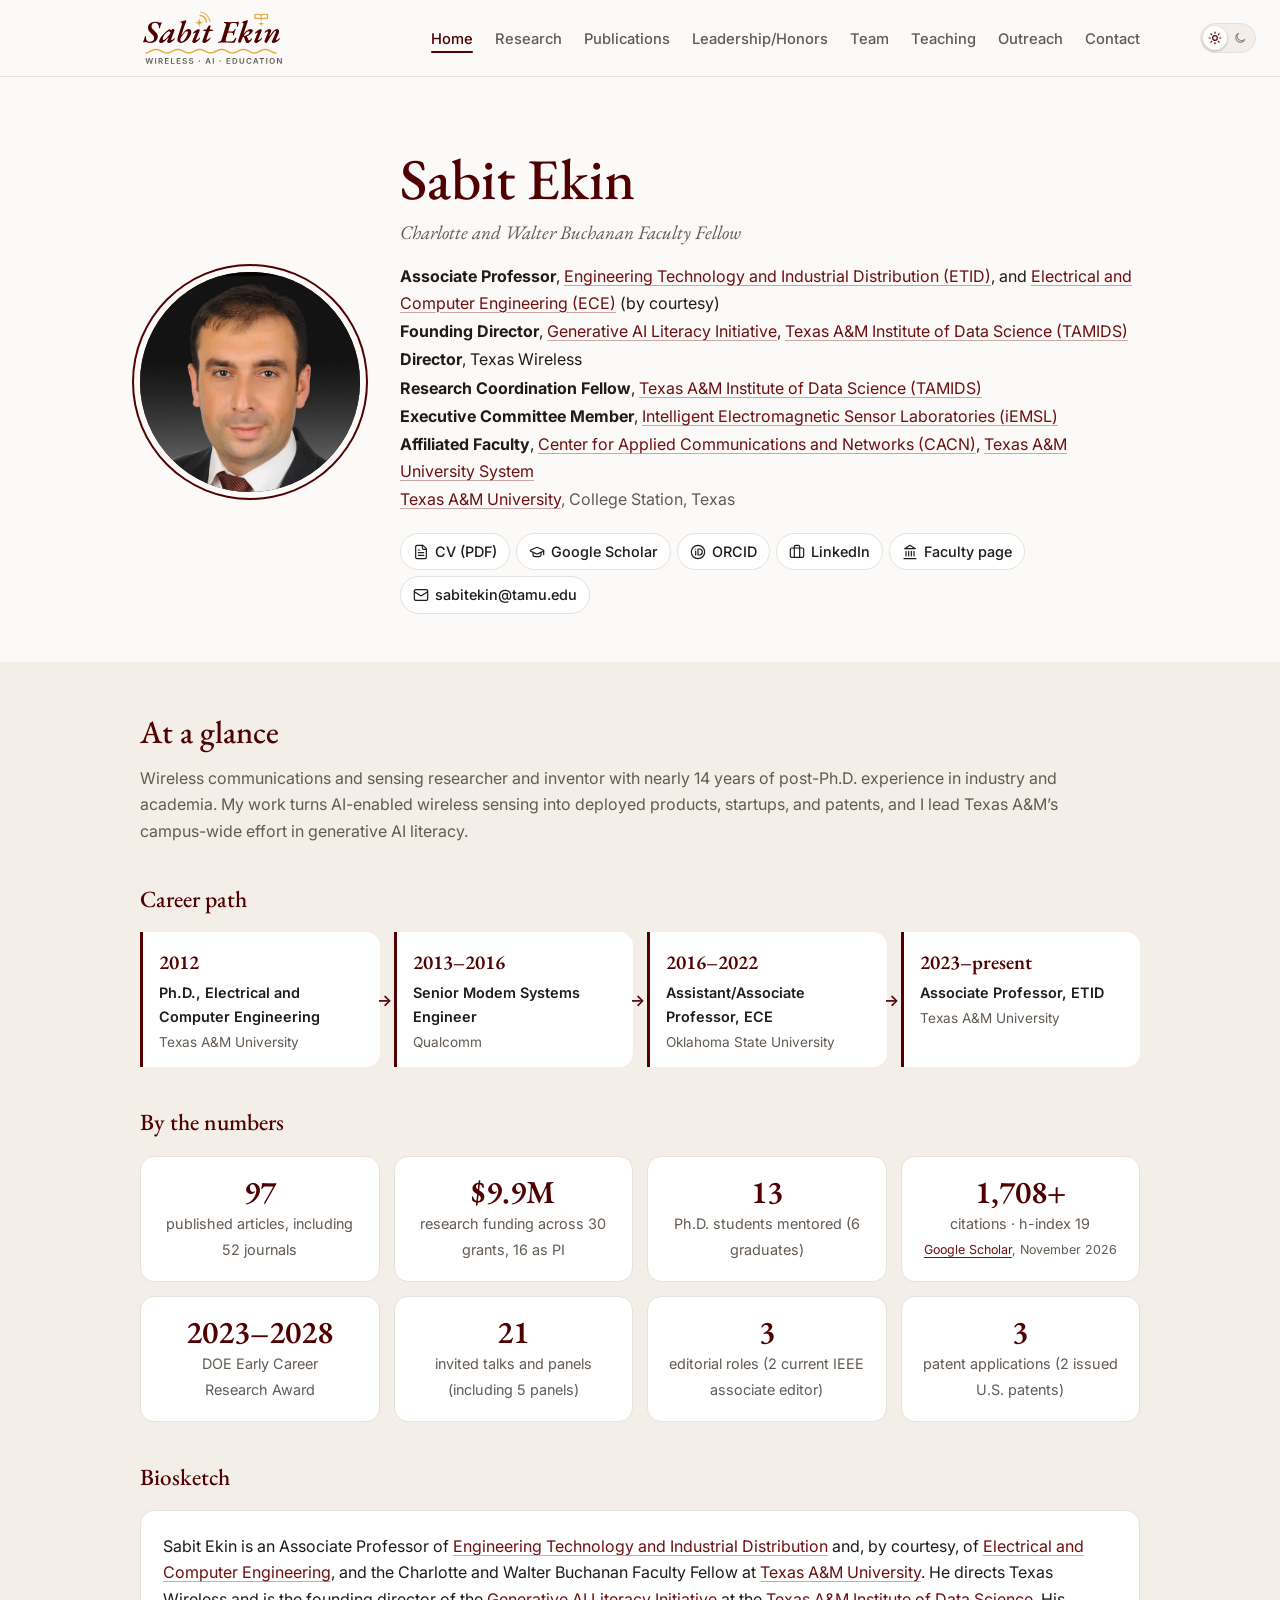
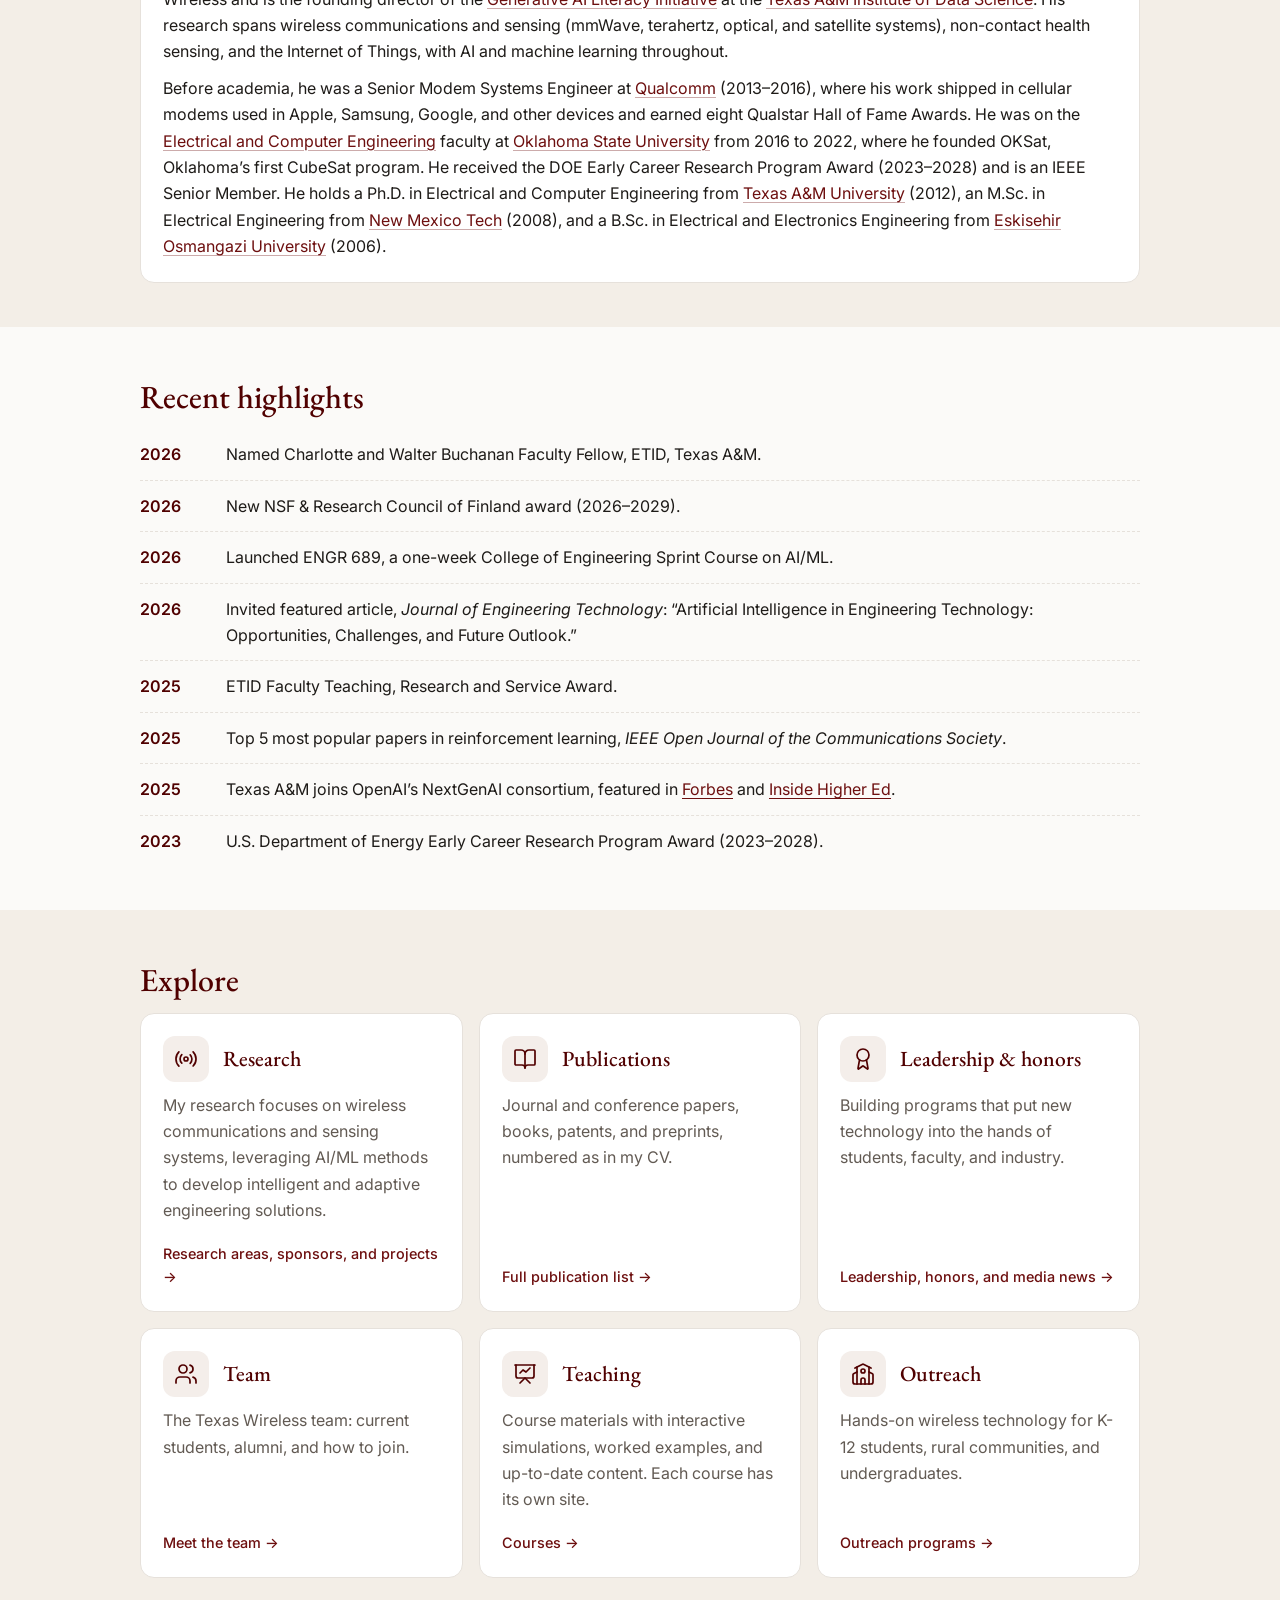
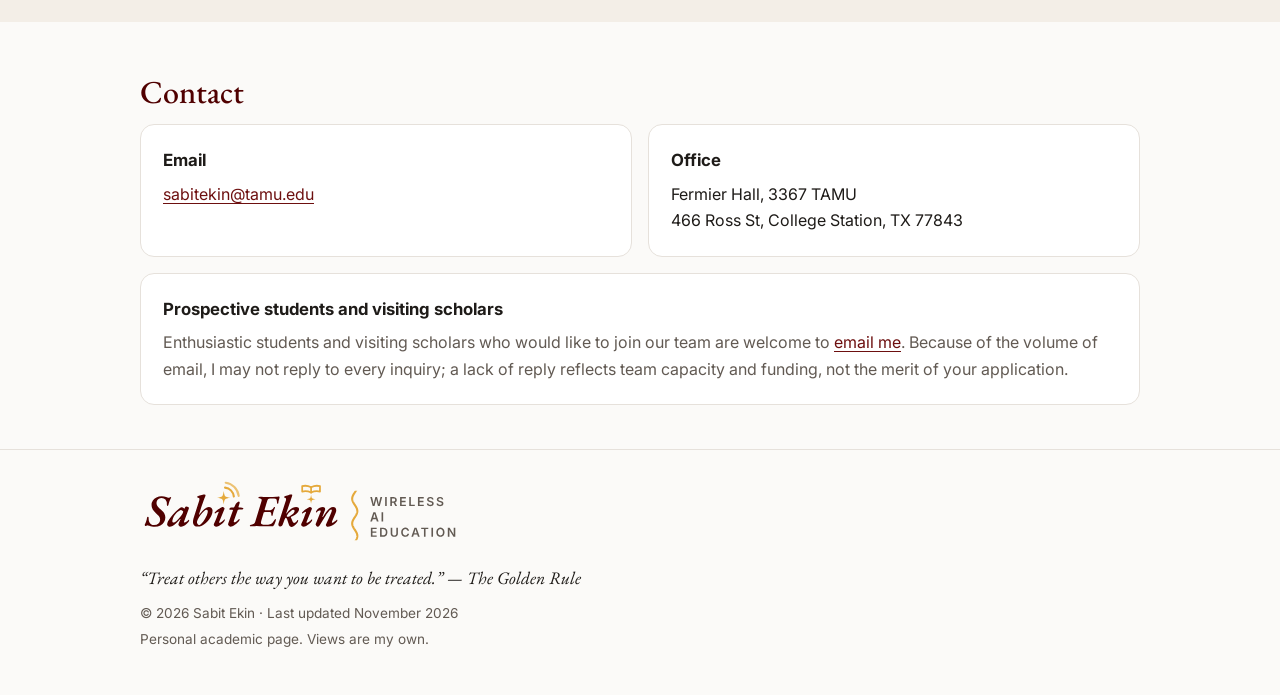
==== index.html @ 335e9962 "Research: Related papers label; project website pill on the title line Co-Authored-By: Claude Opus 5" ====
<!doctype html>
<html lang="en">
<head>
<meta charset="utf-8">
<meta name="viewport" content="width=device-width, initial-scale=1">
<script>try { var t = localStorage.getItem('theme'); if (t === 'light' || t === 'dark') document.documentElement.dataset.theme = t; } catch (e) {} if ('IntersectionObserver' in window) document.documentElement.classList.add('io');</script>
<title>Sabit Ekin</title>
<!-- Old links to sections that now have their own pages (e.g. #team) forward there -->
<script>(function () { var m = {"research":"research.html","sky":"research.html#sky","leadership":"leadership.html","honors":"leadership.html#honors","media":"leadership.html#media","team":"team.html","teaching":"teaching.html","outreach":"outreach.html","courses":"teaching.html","publications":"publications.html"}, id = location.hash.slice(1); if (m[id]) location.replace(m[id]); })();</script>
<link rel="icon" href="assets/favicon.svg?v=4" type="image/svg+xml">
<link rel="icon" href="assets/favicon-32.png?v=4" sizes="32x32" type="image/png">
<link rel="apple-touch-icon" href="assets/apple-touch-icon.png?v=4">
<meta name="theme-color" content="#500000">
<meta name="description" content="Sabit Ekin, Associate Professor at Texas A&M University. Wireless communications and sensing, AI/ML, and generative AI literacy. Courses and teaching materials.">
<meta property="og:title" content="Sabit Ekin">
<meta property="og:description" content="Wireless communications and sensing, AI/ML, and generative AI literacy at Texas A&M University.">
<link rel="canonical" href="https://sabit-ekin.github.io/">
<meta property="og:type" content="profile">
<meta property="og:url" content="https://sabit-ekin.github.io/">
<meta property="og:image" content="https://sabit-ekin.github.io/assets/og-card.jpg">
<meta property="og:image:width" content="1200">
<meta property="og:image:height" content="630">
<meta property="og:image:alt" content="Sabit Ekin: Wireless, AI, Education. Associate Professor, Texas A&amp;M University">
<meta name="twitter:card" content="summary_large_image">
<link rel="preconnect" href="https://fonts.googleapis.com">
<link rel="preconnect" href="https://fonts.gstatic.com" crossorigin>
<link href="https://fonts.googleapis.com/css2?family=EB+Garamond:ital,wght@0,500;0,600;1,500&family=Inter:wght@400;500;600&display=swap" rel="stylesheet">
<link rel="stylesheet" href="assets/site.css?v=8">
<script type="application/ld+json">{"@context": "https://schema.org", "@type": "Person", "name": "Sabit Ekin", "url": "https://sabit-ekin.github.io/", "image": "https://sabit-ekin.github.io/assets/headshot.jpg", "jobTitle": "Associate Professor", "honorificSuffix": "Ph.D.", "email": "mailto:sabitekin@tamu.edu", "worksFor": {"@type": "CollegeOrUniversity", "name": "Texas A&M University", "url": "https://www.tamu.edu/"}, "knowsAbout": ["Wireless communications", "Wireless sensing", "Internet of Things", "Artificial intelligence", "Machine learning", "Generative AI literacy"], "sameAs": ["https://scholar.google.com/citations?user=cgJM6k0AAAAJ", "https://orcid.org/0000-0002-9957-7752", "https://www.linkedin.com/in/sabitekin/", "https://engineering.tamu.edu/etid/profiles/ekin-sabit.html"]}</script>
</head>
<body>
<a class="skip" href="#main">Skip to content</a>

<header class="nav">
  <div class="wrap">
    <a class="brand" href="#top"><picture><source media="(prefers-color-scheme: dark)" srcset="assets/brand/signature-c3-dark-anim.svg"><img class="brand-name" src="assets/brand/signature-c3-light-anim.svg" alt="Sabit Ekin, Wireless, AI, Education" width="157" height="58"></picture></a>
    <nav aria-label="Site">
      <button class="menu-btn" type="button" aria-expanded="false" aria-controls="nav-list">Menu</button>
      <ul id="nav-list">
        <li><a href="./">Home</a></li>
        <li><a href="research.html">Research</a></li>
        <li><a href="publications.html">Publications</a></li>
        <li><a href="leadership.html">Leadership/Honors</a></li>
        <li><a href="team.html">Team</a></li>
        <li><a href="teaching.html">Teaching</a></li>
        <li><a href="outreach.html">Outreach</a></li>
        <li><a href="#contact">Contact</a></li>
      </ul>
    </nav>
    <div class="theme"><button class="theme-toggle" type="button" role="switch" aria-checked="false" aria-label="Dark mode" title="Switch light or dark mode"><span class="tt-ic"><svg class="i-light" viewBox="0 0 24 24" aria-hidden="true"><circle cx="12" cy="12" r="4"/><path d="M12 2v2M12 20v2M4.9 4.9l1.4 1.4M17.7 17.7l1.4 1.4M2 12h2M20 12h2M4.9 19.1l1.4-1.4M17.7 6.3l1.4-1.4"/></svg><svg class="i-dark" viewBox="0 0 24 24" aria-hidden="true"><path d="M20 14.5A8 8 0 1 1 9.5 4a6.5 6.5 0 0 0 10.5 10.5z"/></svg></span><span class="tt-knob"><svg class="i-light" viewBox="0 0 24 24" aria-hidden="true"><circle cx="12" cy="12" r="4"/><path d="M12 2v2M12 20v2M4.9 4.9l1.4 1.4M17.7 17.7l1.4 1.4M2 12h2M20 12h2M4.9 19.1l1.4-1.4M17.7 6.3l1.4-1.4"/></svg><svg class="i-dark" viewBox="0 0 24 24" aria-hidden="true"><path d="M20 14.5A8 8 0 1 1 9.5 4a6.5 6.5 0 0 0 10.5 10.5z"/></svg></span></button></div>
  </div>
</header>
<script src="assets/theme.js?v=2"></script>

<main id="main">
  <div class="wrap">

    <!-- Hero -->
    <div class="hero" id="top">
      <div class="portrait"><img src="assets/headshot.jpg" alt="Portrait of Sabit Ekin" width="220" height="220"></div>
      <div>
        <h1>Sabit Ekin</h1>
        <p class="fellow">Charlotte and Walter Buchanan Faculty Fellow</p>
        <ul class="roles">
          <li><strong>Associate Professor</strong>, <a href="https://engineering.tamu.edu/etid/index.html">Engineering Technology and Industrial Distribution (ETID)</a>, and <a href="https://engineering.tamu.edu/electrical/index.html">Electrical and Computer Engineering (ECE)</a> (by courtesy)</li>
          <li><strong>Founding Director</strong>, <a href="https://genai.tamids.tamu.edu/">Generative AI Literacy Initiative</a>, <a href="https://tamids.tamu.edu/">Texas A&amp;M Institute of Data Science (TAMIDS)</a></li>
          <li><strong>Director</strong>, Texas Wireless</li>
          <li><strong>Research Coordination Fellow</strong>, <a href="https://tamids.tamu.edu/">Texas A&amp;M Institute of Data Science (TAMIDS)</a></li>
          <li><strong>Executive Committee Member</strong>, <a href="https://iemsl.engr.tamu.edu/">Intelligent Electromagnetic Sensor Laboratories (iEMSL)</a></li>
          <li><strong>Affiliated Faculty</strong>, <a href="https://cacn.tamus.edu/">Center for Applied Communications and Networks (CACN)</a>, <a href="https://tamus.edu/">Texas A&amp;M University System</a></li>
          <li class="inst"><a href="https://www.tamu.edu/">Texas A&amp;M University</a>, College Station, Texas</li>
        </ul>
        <div class="links">
          <a href="assets/Sabit_Ekin_CV.pdf"><svg viewBox="0 0 24 24" aria-hidden="true" focusable="false"><path d="M15 2H6a2 2 0 0 0-2 2v16a2 2 0 0 0 2 2h12a2 2 0 0 0 2-2V7Z"/><path d="M14 2v4a2 2 0 0 0 2 2h4M10 9H8m8 4H8m8 4H8"/></svg>CV (PDF)</a>
          <a href="https://scholar.google.com/citations?user=cgJM6k0AAAAJ"><svg viewBox="0 0 24 24" aria-hidden="true" focusable="false"><path d="M21.42 10.92a1 1 0 0 0-.02-1.84L12.83 5.18a2 2 0 0 0-1.66 0L2.6 9.08a1 1 0 0 0 0 1.83l8.57 3.91a2 2 0 0 0 1.66 0z"/><path d="M22 10v6M6 12.5V16a6 3 0 0 0 12 0v-3.5"/></svg>Google Scholar</a>
          <a href="https://orcid.org/0000-0002-9957-7752"><svg viewBox="0 0 24 24" aria-hidden="true" focusable="false"><circle cx="12" cy="12" r="10"/><path d="M8.5 7.5v.01M8.5 10.5v6M12 7.5v9h2a4.5 4.5 0 0 0 0-9z"/></svg>ORCID</a>
          <a href="https://www.linkedin.com/in/sabitekin/"><svg viewBox="0 0 24 24" aria-hidden="true" focusable="false"><path d="M16 20V4a2 2 0 0 0-2-2h-4a2 2 0 0 0-2 2v16"/><rect width="20" height="14" x="2" y="6" rx="2"/></svg>LinkedIn</a>
          <a href="https://engineering.tamu.edu/etid/profiles/ekin-sabit.html"><svg viewBox="0 0 24 24" aria-hidden="true" focusable="false"><path d="M3 22h18M6 18v-7m4 7v-7m4 7v-7m4 7v-7"/><path d="M12 2l8 5H4z"/></svg>Faculty page</a>
          <a href="mailto:sabitekin@tamu.edu"><svg viewBox="0 0 24 24" aria-hidden="true" focusable="false"><rect width="20" height="16" x="2" y="4" rx="2"/><path d="m22 7-8.97 5.7a1.94 1.94 0 0 1-2.06 0L2 7"/></svg>sabitekin@tamu.edu</a>
        </div>
      </div>
    </div>

    <!-- At a glance -->
    <section aria-labelledby="glance-h">
      <h2 id="glance-h">At a glance</h2>
      <p class="lede">Wireless communications and sensing researcher and inventor with nearly 14 years of post-Ph.D. experience in industry and academia. My work turns AI-enabled wireless sensing into deployed products, startups, and patents, and I lead Texas A&amp;M’s campus-wide effort in generative AI literacy.</p>
      <h3 class="sub">Career path</h3>
      <ol class="path">
        <li><time>2012</time><b>Ph.D., Electrical and Computer Engineering</b><span>Texas A&amp;M University</span></li>
        <li><time>2013–2016</time><b>Senior Modem Systems Engineer</b><span>Qualcomm</span></li>
        <li><time>2016–2022</time><b>Assistant/Associate Professor, ECE</b><span>Oklahoma State University</span></li>
        <li><time>2023–present</time><b>Associate Professor, ETID</b><span>Texas A&amp;M University</span></li>
      </ol>
      <h3 class="sub">By the numbers</h3>
      <div class="stats">
        <div class="stat"><b>103</b><span>published articles, including 52 journals</span></div>
        <div class="stat"><b>$10.9M</b><span>research funding across 30 grants, 16 as PI</span></div>
        <div class="stat"><b>15</b><span>Ph.D. students mentored (6 graduates)</span></div>
        <div class="stat"><b>2,150+</b><span>citations · h-index 19</span><small><a href="https://scholar.google.com/citations?user=cgJM6k0AAAAJ">Google Scholar</a>, November&nbsp;2026</small></div>
        <div class="stat"><b>2023–2028</b><span>DOE Early Career<br>Research Award</span></div>
        <div class="stat"><b>30</b><span>invited talks and panels (including 5 panels)</span></div>
        <div class="stat"><b>5</b><span>editorial roles (2 current IEEE associate editor)</span></div>
        <div class="stat"><b>5</b><span>patent applications (2 issued U.S. patents)</span></div>
      </div>
      <h3 class="sub">Biosketch</h3>
      <div class="card bio">
        <p>Sabit Ekin is an Associate Professor of <a href="https://engineering.tamu.edu/etid/index.html">Engineering Technology and Industrial Distribution</a> and, by courtesy, of <a href="https://engineering.tamu.edu/electrical/index.html">Electrical and Computer Engineering</a>, and the Charlotte and Walter Buchanan Faculty Fellow at <a href="https://www.tamu.edu/">Texas A&amp;M University</a>. He directs Texas Wireless and is the founding director of the <a href="https://genai.tamids.tamu.edu/">Generative AI Literacy Initiative</a> at the <a href="https://tamids.tamu.edu/">Texas A&amp;M Institute of Data Science</a>. His research spans wireless communications and sensing (mmWave, terahertz, optical, and satellite systems), non-contact health sensing, and the Internet of Things, with AI and machine learning throughout.</p>
        <p>Before academia, he was a Senior Modem Systems Engineer at <a href="https://www.qualcomm.com/">Qualcomm</a> (2013–2016), where his work shipped in cellular modems used in Apple, Samsung, Google, and other devices and earned eight Qualstar Hall of Fame Awards. He was on the <a href="https://ceat.okstate.edu/ece/">Electrical and Computer Engineering</a> faculty at <a href="https://go.okstate.edu/">Oklahoma State University</a> from 2016 to 2022, where he founded OKSat, Oklahoma’s first CubeSat program. He received the DOE Early Career Research Program Award (2023–2028) and is an IEEE Senior Member. He holds a Ph.D. in Electrical and Computer Engineering from <a href="https://www.tamu.edu/">Texas A&amp;M University</a> (2012), an M.Sc. in Electrical Engineering from <a href="https://www.nmt.edu/">New Mexico Tech</a> (2008), and a B.Sc. in Electrical and Electronics Engineering from <a href="https://www.ogu.edu.tr/">Eskisehir Osmangazi University</a> (2006).</p>
      </div>
    </section>

    <!-- Highlights -->
    <section id="highlights" aria-labelledby="highlights-h">
      <h2 id="highlights-h">Recent highlights</h2>
      <ul class="timeline">
        <li><time datetime="2026">2026</time><span>Named Charlotte and Walter Buchanan Faculty Fellow, ETID, Texas A&amp;M.</span></li>
        <li><time datetime="2026">2026</time><span>New NSF &amp; Research Council of Finland award (2026–2029).</span></li>
        <li><time datetime="2026">2026</time><span>Launched ENGR 689, a one-week College of Engineering Sprint Course on AI/ML.</span></li>
        <li><time datetime="2026">2026</time><span>Invited featured article, <em>Journal of Engineering Technology</em>: “Artificial Intelligence in Engineering Technology: Opportunities, Challenges, and Future Outlook.”</span></li>
        <li><time datetime="2025">2025</time><span>ETID Faculty Teaching, Research and Service Award.</span></li>
        <li><time datetime="2025">2025</time><span>Top 5 most popular papers in reinforcement learning, <em>IEEE Open Journal of the Communications Society</em>.</span></li>
        <li><time datetime="2025">2025</time><span>Texas A&amp;M joins OpenAI’s NextGenAI consortium, featured in <a href="https://www.forbes.com/sites/michaeltnietzel/2025/03/05/openai-will-invest-50-million-in-a-new-university-research-consortium/">Forbes</a> and <a href="https://www.insidehighered.com/news/quick-takes/2025/03/05/openai-invests-50m-higher-ed-research">Inside Higher Ed</a>.</span></li>
        <li><time datetime="2023">2023</time><span>U.S. Department of Energy Early Career Research Program Award (2023–2028).</span></li>
      </ul>
    </section>

    <!-- Explore: one card per section page -->
    <section id="explore" aria-labelledby="explore-h">
      <h2 id="explore-h">Explore</h2>
      <div class="explore">
        <a class="card" href="research.html"><span class="ic"><svg viewBox="0 0 24 24" aria-hidden="true" focusable="false"><path d="M4.9 19.1C1 15.2 1 8.8 4.9 4.9"/><path d="M7.8 16.2c-2.3-2.3-2.3-6.1 0-8.5"/><circle cx="12" cy="12" r="2"/><path d="M16.2 7.8c2.3 2.3 2.3 6.1 0 8.5"/><path d="M19.1 4.9C23 8.8 23 15.1 19.1 19"/></svg></span><h3>Research</h3><p>My research focuses on wireless communications and sensing systems, leveraging AI/ML methods to develop intelligent and adaptive engineering solutions.</p><span class="go">Research areas, sponsors, and projects →</span></a>
        <a class="card" href="publications.html"><span class="ic"><svg viewBox="0 0 24 24" aria-hidden="true" focusable="false"><path d="M12 7v14"/><path d="M3 18a1 1 0 0 1-1-1V4a1 1 0 0 1 1-1h5a4 4 0 0 1 4 4 4 4 0 0 1 4-4h5a1 1 0 0 1 1 1v13a1 1 0 0 1-1 1h-6a3 3 0 0 0-3 3 3 3 0 0 0-3-3z"/></svg></span><h3>Publications</h3><p>Journal and conference papers, books, patents, and preprints, numbered as in my CV.</p><span class="go">Full publication list →</span></a>
        <a class="card" href="leadership.html"><span class="ic"><svg viewBox="0 0 24 24" aria-hidden="true" focusable="false"><path d="m15.48 12.89 1.51 8.53a.5.5 0 0 1-.81.47l-3.58-2.69a1 1 0 0 0-1.2 0l-3.59 2.69a.5.5 0 0 1-.81-.47l1.51-8.53"/><circle cx="12" cy="8" r="6"/></svg></span><h3>Leadership & honors</h3><p>Building programs that put new technology into the hands of students, faculty, and industry.</p><span class="go">Leadership, honors, and media news →</span></a>
        <a class="card" href="team.html"><span class="ic"><svg viewBox="0 0 24 24" aria-hidden="true" focusable="false"><path d="M16 21v-2a4 4 0 0 0-4-4H6a4 4 0 0 0-4 4v2"/><circle cx="9" cy="7" r="4"/><path d="M22 21v-2a4 4 0 0 0-3-3.87"/><path d="M16 3.13a4 4 0 0 1 0 7.75"/></svg></span><h3>Team</h3><p>The Texas Wireless team: current students, alumni, and how to join.</p><span class="go">Meet the team →</span></a>
        <a class="card" href="teaching.html"><span class="ic"><svg viewBox="0 0 24 24" aria-hidden="true" focusable="false"><path d="M2 3h20"/><path d="M21 3v11a2 2 0 0 1-2 2H5a2 2 0 0 1-2-2V3"/><path d="m7 21 5-5 5 5"/><path d="m7 11 3-3 3 2 4-4"/></svg></span><h3>Teaching</h3><p>Course materials with interactive simulations, worked examples, and up-to-date content. Each course has its own site.</p><span class="go">Courses →</span></a>
        <a class="card" href="outreach.html"><span class="ic"><svg viewBox="0 0 24 24" aria-hidden="true" focusable="false"><path d="M14 22v-4a2 2 0 1 0-4 0v4"/><path d="m18 10 3.45 1.72a1 1 0 0 1 .55.9V20a2 2 0 0 1-2 2H4a2 2 0 0 1-2-2v-7.38a1 1 0 0 1 .55-.9L6 10"/><path d="M18 5v17"/><path d="m4 6 7.1-3.55a2 2 0 0 1 1.8 0L20 6"/><path d="M6 5v17"/><circle cx="12" cy="9" r="2"/></svg></span><h3>Outreach</h3><p>Hands-on wireless technology for K-12 students, rural communities, and undergraduates.</p><span class="go">Outreach programs →</span></a>
      </div>
    </section>

    <!-- Contact -->
    <section id="contact" aria-labelledby="contact-h">
      <h2 id="contact-h">Contact</h2>
      <div class="contact">
        <div class="card">
          <h3>Email</h3>
          <p><a href="mailto:sabitekin@tamu.edu">sabitekin@tamu.edu</a></p>
        </div>
        <div class="card">
          <h3>Office</h3>
          <address>Fermier Hall, 3367 TAMU<br>466 Ross St, College Station, TX 77843</address>
        </div>
      </div>
      <div class="card join" id="openings">
        <h3>Prospective students and visiting scholars</h3>
        <p>Enthusiastic students and visiting scholars who would like to join our team are welcome to <a href="mailto:sabitekin@tamu.edu">email me</a>. Because of the volume of email, I may not reply to every inquiry; a lack of reply reflects team capacity and funding, not the merit of your application.</p>
      </div>
    </section>

  </div>
</main>

<footer>
  <div class="wrap">
    <picture class="sig">
      <source media="(prefers-color-scheme: dark)" srcset="assets/brand/signature-c1-dark-anim.svg">
      <img src="assets/brand/signature-c1-light-anim.svg" alt="Sabit Ekin, Wireless, AI, Education" width="320" height="66" loading="lazy">
    </picture>
    <blockquote class="motto">“Treat others the way you want to be treated.” — The Golden Rule</blockquote>
    <p>© 2026 Sabit Ekin · Last updated November 2026</p>
    <p>Personal academic page. Views are my own.</p>
  </div>
</footer>
<script src="assets/site.js?v=1"></script>
</body>
</html>
---- assets/site.css ----
/* Shared styles for the home page and the section pages (publications.html has its own, from build_pubs.py) */
:root {
  --maroon: #500000;
  --accent: #6d0f0f;
  --bg: #fbfaf8;
  --band: #f3eee7;
  --surface: #ffffff;
  --text: #1e1b18;
  --muted: #625a53;
  --line: #e6e1db;
  --chip: #f4eeea;
  --sky-bg: #14100f; --sky-gold: #ecc062; --sky-text: #f3ede6; --sky-muted: #a89f97;
  --sky-comms: #9e3535; --sky-sense: #3f9a93; --sky-iot: #6f9a5c; --sky-moon: #9a948d;
  --logo-plate: #ffffff;
  --radius: 14px;
  --serif: "EB Garamond", Georgia, serif;
  --sans: Inter, system-ui, -apple-system, "Segoe UI", sans-serif;
}
/* Dark: follows the system unless the theme picker forces light or dark */
@media (prefers-color-scheme: dark) {
  :root:not([data-theme="light"]) {
    --maroon: #e7a3a3;
    --accent: #f0b9b9;
    --bg: #151312;
    --band: #1c1917;
    --surface: #1e1b19;
    --text: #ece7e2;
    --muted: #a89f97;
    --line: #322d29;
    --chip: #2a2421;
  }
}
:root[data-theme="dark"] {
  --maroon: #e7a3a3;
  --accent: #f0b9b9;
  --bg: #151312;
  --band: #1c1917;
  --surface: #1e1b19;
  --text: #ece7e2;
  --muted: #a89f97;
  --line: #322d29;
  --chip: #2a2421;
}
:root { color-scheme: light dark; }
:root[data-theme="light"] { color-scheme: light; }
:root[data-theme="dark"] { color-scheme: dark; }
* { box-sizing: border-box; }
html { scroll-behavior: smooth; scroll-padding-top: 72px; }
body {
  margin: 0; background: var(--bg); color: var(--text);
  font: 16px/1.65 var(--sans);
}
a { color: var(--accent); text-underline-offset: 3px; }
a:hover { text-decoration-thickness: 2px; }
:focus-visible { outline: 3px solid var(--maroon); outline-offset: 3px; border-radius: 4px; }
.wrap { max-width: 1040px; margin: 0 auto; padding: 0 20px; }
.skip { position: absolute; left: -999px; }
.skip:focus { left: 16px; top: 12px; background: var(--surface); padding: 8px 12px; z-index: 10; }

/* Navigation */
header.nav {
  position: sticky; top: 0; z-index: 5;
  background: color-mix(in srgb, var(--bg) 88%, transparent);
  backdrop-filter: blur(8px); border-bottom: 1px solid var(--line);
}
.nav .wrap { display: flex; align-items: center; justify-content: space-between; height: 76px; gap: 16px; }
.brand { display: inline-flex; align-items: center; gap: 10px; font-family: var(--serif); font-size: 1.35rem; font-weight: 600; color: var(--maroon); text-decoration: none; letter-spacing: .02em; white-space: nowrap; }
.brand img { display: block; width: 30px; height: 30px; border-radius: 7px; flex: none; }
.brand picture { display: block; line-height: 0; }
.brand img.brand-name { width: auto; height: 58px; border-radius: 0; }
.nav ul { display: flex; gap: 22px; list-style: none; margin: 0; padding: 0; overflow-x: auto; min-width: 0; scrollbar-width: none; }
.nav .wrap > nav { min-width: 0; margin-left: auto; }
@media (max-width: 1040px) { .nav ul { gap: 14px; } .nav ul a { font-size: .86rem; } }
@media (max-width: 860px) { .nav ul { gap: 8px; } .nav ul a { font-size: .8rem; } }
.nav ul a { color: var(--muted); text-decoration: none; font-size: .92rem; font-weight: 500; white-space: nowrap; }
.nav ul a:hover { color: var(--maroon); }
/* current section (scroll-spy below): maroon with a short underline; the ul's padding keeps the underline
   inside its scroll box */
.nav ul { padding: 8px 0; }
.nav ul a { position: relative; transition: color .2s; }
.nav ul a.active { color: var(--maroon); }
.nav ul a.active::after { content: ""; position: absolute; left: 0; right: 0; bottom: -5px; height: 2px; border-radius: 2px; background: var(--maroon); }
.menu-btn { display: none; align-items: center; gap: 8px; font: 600 .9rem var(--sans); color: var(--maroon); background: var(--surface); border: 1px solid var(--line); border-radius: 999px; padding: 7px 14px; cursor: pointer; }
.menu-btn::before { content: ""; width: 14px; height: 10px; background: linear-gradient(currentColor 0 0) 0 0/100% 2px no-repeat, linear-gradient(currentColor 0 0) 0 50%/100% 2px no-repeat, linear-gradient(currentColor 0 0) 0 100%/100% 2px no-repeat; }
header.nav.open .menu-btn::before { background: linear-gradient(45deg, transparent 44%, currentColor 44% 56%, transparent 56%), linear-gradient(-45deg, transparent 44%, currentColor 44% 56%, transparent 56%); height: 14px; }

/* Light/dark switch (assets/theme.js); its look comes from the theme alone, so it is right before the script runs */
.theme { position: relative; flex: none; }
.theme-toggle { position: relative; display: block; width: 56px; height: 30px; padding: 0; border-radius: 999px; border: 1px solid var(--line); background: var(--chip); color: var(--muted); cursor: pointer; }
.theme-toggle:hover { border-color: var(--maroon); }
.theme svg { display: block; width: 14px; height: 14px; fill: none; stroke: currentColor; stroke-width: 2; stroke-linecap: round; stroke-linejoin: round; }
.tt-ic { position: absolute; inset: 0 8px; display: flex; align-items: center; justify-content: space-between; opacity: .7; }
.tt-knob { position: absolute; top: 2px; left: 2px; width: 24px; height: 24px; border-radius: 50%; display: grid; place-items: center; background: var(--surface); color: var(--maroon); box-shadow: 0 1px 3px rgba(0,0,0,.25); transition: transform .2s ease; }
.tt-knob .i-dark { display: none; }
@media (prefers-color-scheme: dark) { :root:not([data-theme="light"]) .tt-knob { transform: translateX(26px); } :root:not([data-theme="light"]) .tt-knob .i-light { display: none; } :root:not([data-theme="light"]) .tt-knob .i-dark { display: block; } }
:root[data-theme="dark"] .tt-knob { transform: translateX(26px); } :root[data-theme="dark"] .tt-knob .i-light { display: none; } :root[data-theme="dark"] .tt-knob .i-dark { display: block; }
@media (prefers-reduced-motion: reduce) { .tt-knob { transition: none; } }
/* wide screens: the switch sits in the window's top-right corner, outside the 1040 px content column */
@media (min-width: 1200px) { .theme { position: absolute; right: 24px; top: 50%; transform: translateY(-50%); } }

/* Hero */
.hero { padding: 72px 0 48px; display: grid; grid-template-columns: 220px 1fr; gap: 40px; align-items: center; }
.portrait {
  width: 220px; height: 220px; border-radius: 50%; overflow: hidden;
  background: var(--maroon); color: var(--bg);
  display: grid; place-items: center;
  font-family: var(--serif); font-size: 4rem; font-weight: 500; letter-spacing: .04em;
  /* frame: a thin accent ring with a gap of page background */
  box-shadow: 0 0 0 6px var(--bg), 0 0 0 8px var(--maroon);
}
.portrait img { width: 100%; height: 100%; object-fit: cover; }
h1 { font-family: var(--serif); font-weight: 500; font-size: clamp(2.6rem, 6vw, 3.6rem); line-height: 1.05; margin: 0 0 8px; color: var(--maroon); }
.fellow { font-family: var(--serif); font-style: italic; font-size: 1.2rem; color: var(--muted); margin: 0 0 14px; }
.roles { list-style: none; padding: 0; margin: 0 0 20px; color: var(--text); }
.roles li { margin: 2px 0; }
.roles .inst { color: var(--muted); }
.links { display: flex; flex-wrap: wrap; gap: 6px; }  /* six links: they wrap to a second line below the widest layout */
.links a {
  display: inline-flex; align-items: center; gap: 6px;
  padding: 6px 12px; border-radius: 999px; border: 1px solid var(--line);
  background: var(--surface); color: var(--text); text-decoration: none; font-size: .9rem; font-weight: 500;
}
.links svg {
  width: 16px; height: 16px; flex: none;
  fill: none; stroke: currentColor; stroke-width: 1.8; stroke-linecap: round; stroke-linejoin: round;
}
.links a:hover { border-color: var(--maroon); color: var(--maroon); }

/* Sections */
section { padding: 44px 0; }
/* Every other section sits on a full-width band, so the change of color marks where a section starts.
   The border-image outset paints past .wrap to the window edges without clipping or widening the page. */
main > .wrap > section:nth-of-type(odd) { border-image: conic-gradient(var(--band) 0 0) fill 0 // 0 100vmax; }
h2 { font-family: var(--serif); font-weight: 500; font-size: 2rem; margin: 0 0 6px; color: var(--maroon); }
.lede { color: var(--muted); margin: 0 0 26px; max-width: 70ch; }
#glance-h + .lede { max-width: 92ch; }
h3 { font-size: 1.05rem; margin: 0 0 6px; }

.stats { display: grid; grid-template-columns: repeat(4, 1fr); gap: 14px; }
.stat { background: var(--surface); border: 1px solid var(--line); border-radius: var(--radius); padding: 18px; text-align: center; }
.stat b { display: block; font-family: var(--serif); font-size: 2rem; font-weight: 600; color: var(--maroon); line-height: 1.1; }
.stat > span { color: var(--muted); font-size: .9rem; }
.stat small { display: block; margin-top: 4px; color: var(--muted); font-size: .78rem; }
.path { list-style: none; margin: 0; padding: 0; display: grid; grid-template-columns: repeat(4, 1fr); gap: 14px; }
.path li { position: relative; display: flex; flex-direction: column; gap: 2px; padding: 14px 16px; border-left: 3px solid var(--maroon); background: var(--surface); border-radius: 0 var(--radius) var(--radius) 0; }
.path li:not(:last-child)::after { content: "→"; position: absolute; right: -12px; top: 50%; transform: translateY(-50%); color: var(--maroon); font-weight: 600; }
.path time { font-family: var(--serif); font-size: 1.25rem; font-weight: 600; color: var(--maroon); }
.path b { font-size: .9rem; font-weight: 600; }
.path span { color: var(--muted); font-size: .85rem; }
/* The steps come in one by one, each followed by its arrow, when scrolled into view (script near the end) */
@media screen and (prefers-reduced-motion: no-preference) {
  .io .path li { opacity: 0; transform: translateX(-24px);
    transition: opacity .6s ease var(--d, 0s), transform .6s cubic-bezier(.2, .7, .2, 1) var(--d, 0s); }
  .io .path li::after { opacity: 0; transform: translate(-8px, -50%);
    transition: opacity .3s ease calc(var(--d, 0s) + .24s), transform .3s ease calc(var(--d, 0s) + .24s); }
  .io .path li.in { opacity: 1; transform: none; }
  .io .path li.in::after { opacity: 1; transform: translateY(-50%); }
}

.grid2 { display: grid; grid-template-columns: 1fr 1fr; gap: 16px; }
.card { background: var(--surface); border: 1px solid var(--line); border-radius: var(--radius); padding: 22px; }
.card p { margin: 0; color: var(--muted); }
.card.area { display: grid; grid-template-columns: 88px 1fr; gap: 18px; align-items: start; }
.card.area .afig { margin: 0; width: 88px; height: 88px; border-radius: 18px; background: var(--chip); }
.card.area .afig img { display: block; width: 100%; height: 100%; object-fit: contain; }
.card.area .abody { align-self: center; }

/* Research banner: AI at the center of a small universe (canvas, script at the end). Always a night sky. */
.sky { margin: 6px 0 26px; border: 1px solid var(--line); border-radius: var(--radius); background: var(--sky-bg); overflow: hidden; }
.sky canvas { display: block; width: 100%; height: 380px; touch-action: pan-y; }
.sky figcaption { padding: 10px 16px 12px; border-top: 1px solid var(--line); background: var(--surface); font-size: .8rem; color: var(--muted); }
@media (max-width: 640px) { .sky canvas { height: 300px; } }

/* Courses */
.courses { display: grid; grid-template-columns: repeat(3, 1fr); gap: 16px; }
.course { display: flex; flex-direction: column; gap: 8px; background: var(--surface); border: 1px solid var(--line); border-radius: var(--radius); padding: 22px; }
.course .code { font-weight: 600; color: var(--maroon); letter-spacing: .03em; font-size: .85rem; }
.course .chead { display: flex; align-items: center; gap: 12px; }
.course .ic { width: 42px; height: 42px; border-radius: 12px; display: grid; place-items: center; background: var(--chip); color: var(--maroon); flex: none; }
.course .ic svg { width: 22px; height: 22px; fill: none; stroke: currentColor; stroke-width: 1.7; stroke-linecap: round; stroke-linejoin: round; }
.course .ic svg .dot { fill: currentColor; stroke: none; }
.courses.past .course .ic { width: 36px; height: 36px; border-radius: 10px; }
.courses.past .course .ic svg { width: 20px; height: 20px; }
.course h3 { font-family: var(--serif); font-weight: 500; font-size: 1.3rem; line-height: 1.25; }
.course .school { display: flex; align-items: center; gap: 8px; margin-top: -2px; font-weight: 600; font-size: .85rem; letter-spacing: .02em; color: var(--text); }
.course .school::before { content: ""; width: 18px; height: 2px; border-radius: 2px; background: var(--maroon); flex: none; }
.course p { margin: 0; color: var(--muted); font-size: .92rem; flex: 1; }
.tag { align-self: flex-start; font-size: .78rem; font-weight: 600; padding: 3px 10px; border-radius: 999px; background: var(--chip); color: var(--muted); }
.tag.soon { color: var(--maroon); }
.course a.go { font-weight: 600; text-decoration: none; }
.note { margin-top: 18px; font-size: .9rem; color: var(--muted); }
.courses.past { gap: 14px; }
.courses.past .course { padding: 18px; gap: 6px; }
.course h4 { font-family: var(--serif); font-weight: 500; font-size: 1.12rem; line-height: 1.25; margin: 0; }
.courses.past .course p { font-size: .88rem; }

.roles a, .card.bio a { color: var(--accent); text-decoration-thickness: 1px; text-underline-offset: 3px; text-decoration-color: color-mix(in srgb, var(--accent) 35%, transparent); }
.roles a:hover, .card.bio a:hover { text-decoration-color: currentColor; }
.honors .timeline li { grid-template-columns: 82px 1fr; font-size: .92rem; }
.honors .timeline time { font-size: .85rem; }
.honors .timeline span { color: var(--muted); }
.honors .timeline b { color: var(--text); font-weight: 600; }
/* Highlights */
.timeline { list-style: none; margin: 0; padding: 0; }
.timeline li { display: grid; grid-template-columns: 70px 1fr; gap: 16px; padding: 12px 0; border-bottom: 1px dashed var(--line); }
.timeline li:last-child { border-bottom: 0; }
.timeline time { font-weight: 600; color: var(--maroon); }

.contact { display: grid; grid-template-columns: 1fr 1fr; gap: 16px; }
address { font-style: normal; }


h3.sub { font-family: var(--serif); font-weight: 500; font-size: 1.45rem; color: var(--maroon); margin: 36px 0 14px; }
h3.sub2 { margin-top: 20px; }
.projects { display: grid; grid-template-columns: repeat(2, 1fr); gap: 20px; }
.projects.four { grid-template-columns: repeat(4, 1fr); gap: 16px; }
.project { display: flex; flex-direction: column; background: var(--surface); border: 1px solid var(--line); border-radius: var(--radius); overflow: hidden; }
.pfig { margin: 0; aspect-ratio: 4 / 3; position: relative; overflow: hidden; border-bottom: 1px solid var(--line); }
.pfig img { position: absolute; inset: 0; width: 100%; height: 100%; object-fit: cover; }
.pbody { display: grid; gap: 4px; padding: 14px 16px 16px; align-content: start; min-width: 0; }
.project b { font-weight: 600; }
.project span { color: var(--muted); font-size: .9rem; line-height: 1.5; }
.project em { font-style: normal; font-size: .78rem; font-weight: 600; color: var(--maroon); letter-spacing: .02em; overflow-wrap: anywhere; }
.project:not(:has(.pfig)) .pbody { padding-top: 18px; }
.project b a { color: inherit; text-decoration-color: var(--maroon); }
.project .cites { font-size: .8rem; color: var(--muted); }
.project .cites a { color: var(--maroon); font-weight: 600; text-decoration: none; }
.project .cites a:hover { text-decoration: underline; }
.project .ptitle { display: flex; align-items: center; justify-content: space-between; gap: 8px 12px; flex-wrap: wrap; }   /* title, and a pill on the right */
.project a.site { flex: none; padding: 3px 11px; border: 1px solid var(--line); border-radius: 999px; background: var(--chip); font-size: .78rem; font-weight: 600; color: var(--maroon); text-decoration: none; }
.project a.site:hover { border-color: var(--maroon); }
.gallery { display: grid; grid-template-columns: repeat(3, 1fr); gap: 14px; }
.gallery figure { margin: 0; background: var(--surface); border: 1px solid var(--line); border-radius: var(--radius); overflow: hidden; }
.gallery img { display: block; width: 100%; height: auto; aspect-ratio: 4 / 3; object-fit: cover; }
.gallery figcaption { padding: 10px 14px; font-size: .85rem; color: var(--muted); }
.gallery figure.wide { grid-column: span 2; }   /* a wide photo takes two columns */
.gallery figure.wide img { aspect-ratio: 8 / 3; }
.diykit { display: grid; grid-template-columns: 1.3fr 1fr; gap: 24px; align-items: center; }
.diykit .video { aspect-ratio: 16 / 9; border: 1px solid var(--line); border-radius: var(--radius); overflow: hidden; background: var(--surface); }
.diykit iframe { display: block; width: 100%; height: 100%; border: 0; }
.diykit p { color: var(--muted); line-height: 1.6; margin: 0 0 14px; }
@media (max-width: 760px) { .diykit { grid-template-columns: 1fr; gap: 16px; } }
details.allprojects { margin-top: 22px; background: var(--surface); border: 1px solid var(--line); border-radius: var(--radius); padding: 4px 20px; }
details.allprojects summary { cursor: pointer; display: flex; flex-wrap: wrap; align-items: baseline; gap: 6px 14px; padding: 14px 0; font-weight: 600; color: var(--maroon); }
details.allprojects summary small { color: var(--muted); font-weight: 500; }
.lede.funded { margin: -6px 0 0; }
details.allprojects summary { list-style: none; align-items: center; }
details.allprojects summary::-webkit-details-marker { display: none; }
details.allprojects summary::after { content: "Show list"; margin-left: auto; font: 600 .82rem var(--sans); color: var(--maroon); padding: 5px 14px; border: 1px solid var(--line); border-radius: 999px; background: var(--chip); }
details.allprojects[open] summary::after { content: "Hide list"; }
details.allprojects summary:hover::after { border-color: var(--maroon); }
details.allprojects summary:focus-visible { outline: 2px solid var(--maroon); outline-offset: 4px; border-radius: 8px; }
details.allprojects h4 { margin: 14px 0 4px; font-family: var(--serif); font-weight: 500; font-size: 1.15rem; color: var(--maroon); }
ul.awards { list-style: none; margin: 0 0 12px; padding: 0; }
ul.awards li { display: grid; grid-template-columns: 1fr auto; gap: 2px 14px; padding: 10px 0; border-bottom: 1px dashed var(--line); }
ul.awards li:last-child { border-bottom: 0; }
.aw-t { font-weight: 500; }
.aw-m { grid-column: 1; color: var(--muted); font-size: .86rem; }
.aw-r { grid-column: 2; grid-row: 1 / span 2; align-self: center; font-size: .75rem; font-weight: 600; padding: 3px 10px; border-radius: 999px; background: var(--chip); color: var(--muted); }
.aw-r.pi { color: var(--maroon); }
.sponsors { list-style: none; margin: 0; padding: 0; display: grid; grid-template-columns: repeat(auto-fill, minmax(210px, 1fr)); gap: 12px; }
.sponsors li { display: flex; flex-direction: column; justify-content: flex-start; align-items: center; gap: 2px; min-height: 76px; padding: 12px 14px; background: var(--surface); border: 1px solid var(--line); border-radius: var(--radius); text-align: center; }
.sponsors b { font-family: var(--serif); font-size: 1.2rem; font-weight: 600; color: var(--maroon); line-height: 1.15; }
.sponsors span { color: var(--muted); font-size: .78rem; }
.sponsors span:empty { display: none; }
.sponsors .logo { display: flex; align-items: center; justify-content: center; height: 86px; margin-bottom: 8px; padding: 6px 4px; align-self: stretch; background: var(--logo-plate); border-radius: 10px; }
.sponsors .logo img.lg { transform: scale(1.15); }
.sponsors .logo img.sm { max-width: 70%; max-height: 44px; }
.sponsors .logo img { max-height: 74px; max-width: 100%; width: auto; height: auto; object-fit: contain; }
img.logo { display: block; height: 60px; width: auto; margin-bottom: 12px; background: #fff; padding: 6px 10px; border-radius: 8px; border: 1px solid var(--line); }
img.logo.tall { height: 92px; padding: 6px; }   /* square logos with small lettering */
.stack { display: grid; gap: 16px; }
.stack > h3.team-sub { margin: 20px 0 -2px; }
.stack > h3.team-sub:first-child { margin-top: 4px; }
.lede.one-line { max-width: none; white-space: nowrap; overflow: hidden; text-overflow: ellipsis; }
@media (max-width: 640px) { .lede.one-line { white-space: normal; } }
ul.people.current { columns: 1; display: grid; grid-template-columns: repeat(2, 1fr); gap: 44px 40px; margin-bottom: 12px; }
ul.people.alumni { columns: 2; column-gap: 28px; }
ul.people.current li { display: flex; align-items: center; gap: 16px; padding: 0; }
.av { flex: none; width: 68px; height: 68px; border-radius: 50%; display: grid; place-items: center;
      background: radial-gradient(circle at 30% 25%, hsl(var(--h) 90% 96%), hsl(var(--h) 70% 84%));
      border: 2px solid hsl(var(--h) 55% 70%);
      font-family: "Apple Color Emoji", "Segoe UI Emoji", "Noto Color Emoji", sans-serif; font-size: 2.35rem !important; line-height: 1;
      transition: transform .2s ease; }
ul.people.current li { position: relative; border-radius: 10px; cursor: default; }
ul.people.current li::after {
  content: attr(data-why); position: absolute; left: 0; bottom: calc(100% + 8px); z-index: 4;
  width: max-content; max-width: 240px; padding: 8px 12px; border-radius: 10px;
  background: var(--text); color: var(--bg); font-size: .8rem; line-height: 1.4;
  box-shadow: 0 6px 20px rgb(0 0 0 / .18);
  opacity: 0; transform: translateY(4px); pointer-events: none; transition: opacity .15s ease, transform .15s ease;
}
ul.people.current li:hover::after, ul.people.current li:focus::after, ul.people.current li:focus-visible::after { opacity: 1; transform: none; }
ul.people.current li:focus .av { transform: scale(1.12) rotate(-6deg); }
ul.people.current li:hover .av { transform: scale(1.12) rotate(-6deg); }
@media (prefers-reduced-motion: reduce) { .av { transition: none; } ul.people.current li:hover .av { transform: none; } }
@media (prefers-color-scheme: dark) {
  :root:not([data-theme="light"]) .av { background: radial-gradient(circle at 30% 25%, hsl(var(--h) 35% 34%), hsl(var(--h) 40% 20%)); border-color: hsl(var(--h) 40% 45%); }
}
:root[data-theme="dark"] .av { background: radial-gradient(circle at 30% 25%, hsl(var(--h) 35% 34%), hsl(var(--h) 40% 20%)); border-color: hsl(var(--h) 40% 45%); }
.subnote { margin: -2px 0 14px !important; font-size: .88rem; }  /* small muted line under a card heading */
.sr-only { position: absolute; width: 1px; height: 1px; overflow: hidden; clip: rect(0 0 0 0); white-space: nowrap; }
.who { color: var(--text) !important; font-size: 1rem !important; font-weight: 600; line-height: 1.3; }
.li-link { display: inline-block; vertical-align: 2px; margin-left: 2px; font: 700 .64rem/1 var(--sans); letter-spacing: .02em; text-decoration: none; color: var(--surface); background: var(--maroon); padding: 3px 4px 2px; border-radius: 4px; }
.li-link:hover, .li-link:focus-visible { background: var(--accent); }
.who small { display: block; margin-top: 1px; color: var(--muted); font-family: var(--serif); font-style: italic; font-weight: 400; font-size: .98rem; line-height: 1.25; }
ul.people { list-style: none; margin: 0; padding: 0; columns: 2; column-gap: 20px; }
ul.people li { break-inside: avoid; padding: 2px 0; }
ul.people li span { color: var(--muted); font-size: .85rem; }
ul.people.alumni li { padding: 14px 0; color: var(--text); font-size: 1rem; font-weight: 600; line-height: 1.3; }
ul.people.alumni li span { display: block; }
ul.people.alumni li span:not(.edu) { margin: 1px 0 4px; color: var(--muted); font-family: var(--serif); font-style: italic; font-weight: 400; font-size: .98rem; line-height: 1.25; }
.edu { display: block; color: var(--muted); font-weight: 400; font-size: .76rem; line-height: 1.4; }
.who .edu.now { margin-top: 6px; }
.who .edu:not(.now) { padding-left: 8px; border-left: 2px solid var(--line); }
.who .edu.now + .edu { margin-top: 3px; }
.edu.now { color: var(--maroon) !important; font-weight: 600; font-size: .7rem !important; letter-spacing: .06em; text-transform: uppercase; }
.edu.todo { font-style: italic; opacity: .8; }
ul.people li span.edu { font-size: .76rem; }
ul.people.alumni li span.edu { font-size: .78rem; font-weight: 400; padding-left: 8px; border-left: 2px solid var(--line); }
ul.people.alumni li > .edu:first-of-type { margin-top: 4px; }
ul.people.current li { align-items: flex-start; }
ul.people.current .av { margin-top: 2px; }
.card.join { margin-top: 16px; }
.card.join p + p, .card.bio p + p { margin-top: 10px; }
.card.bio p { color: var(--text); }
blockquote.motto { margin: 0 0 10px; font-family: var(--serif); font-style: italic; font-size: 1.1rem; color: var(--text); }

footer { border-top: 1px solid var(--line); padding: 28px 0 40px; color: var(--muted); font-size: .85rem; }
footer p { margin: 4px 0; }
footer .sig { display: block; margin: 0 0 18px; }
footer .sig img { display: block; width: 320px; max-width: 100%; height: auto; }

@media (max-width: 980px) { .projects, .projects.four { grid-template-columns: repeat(2, 1fr); } .gallery { grid-template-columns: repeat(2, 1fr); } }
@media (max-width: 820px) {
  .courses { grid-template-columns: 1fr; }
  .courses.past, .path, ul.people.current { grid-template-columns: repeat(2, 1fr); }
  .path li::after { display: none; }
  .stats { grid-template-columns: repeat(2, 1fr); }
}
/* below 800 px the nav (plus the theme button) no longer fits: use the Menu button */
@media (max-width: 800px) {
  .nav ul { display: none; }
  .menu-btn { display: inline-flex; }
  header.nav.open ul { display: flex; flex-direction: column; gap: 0; position: absolute; top: 70px; left: 16px; right: 16px; padding: 6px; background: var(--surface); border: 1px solid var(--line); border-radius: var(--radius); box-shadow: 0 12px 30px rgba(0,0,0,.12); max-height: calc(100vh - 80px); overflow-y: auto; }
  header.nav.open ul a { display: block; padding: 12px 14px; font-size: 1rem; border-radius: 10px; }
  header.nav.open ul a:hover, header.nav.open ul a:focus-visible { background: var(--chip); }
  header.nav.open ul a.active { background: var(--chip); }
  header.nav.open ul a.active::after { display: none; }
}
@media (max-width: 640px) {
  .wrap { padding: 0 16px; }
  .hero { grid-template-columns: 1fr; gap: 24px; padding: 40px 0 32px; text-align: left; }
  .portrait { width: 140px; height: 140px; font-size: 2.6rem; }
  .grid2, .contact { grid-template-columns: 1fr; }
  .card.area { grid-template-columns: 64px 1fr; gap: 14px; }
  .card.area .afig { width: 64px; height: 64px; border-radius: 14px; }
  .projects, .projects.four, .gallery { grid-template-columns: 1fr; }
  .gallery figure.wide { grid-column: auto; }
  ul.people.alumni { columns: 1; }
  .courses.past, .path, ul.people.current { grid-template-columns: 1fr; }
  .timeline li { grid-template-columns: 1fr; gap: 2px; }
}

/* Section pages (body.subpage): each page is one section with its headings one level up (h2 -> h1, h3 -> h2,
   h4 -> h3), so its heading order starts at h1. These rules give the shifted headings their home-page look.
   Below the banner strip their parts alternate between --bg and a full-width --band, as on the home page. */
.subpage h1 { font-size: clamp(2.3rem, 5vw, 3rem); line-height: 1.1; margin: 0 0 10px; }
/* The title and intro sit on the animated page banner (assets/banner.js), so they get more room. */
.subpage main > .wrap > section:first-of-type { padding-top: 76px; }
.subpage h1 + .lede { margin-bottom: 76px; }
.subpage h2 { font-family: inherit; font-weight: bold; font-size: 1.05rem; color: inherit; margin: 0 0 6px; }
.subpage h3 { font-size: 1em; margin: 1.33em 0; }
.subpage h2.sub { font-family: var(--serif); font-weight: 500; font-size: 1.45rem; color: var(--maroon); margin: 36px 0 14px; }
.subpage h2.sub2 { margin-top: 20px; }
.subpage .course h2 { font-family: var(--serif); font-weight: 500; font-size: 1.3rem; line-height: 1.25; }
.subpage .course h3 { font-family: var(--serif); font-weight: 500; font-size: 1.12rem; line-height: 1.25; margin: 0; }
.subpage details.allprojects h3 { margin: 14px 0 4px; font-family: var(--serif); font-weight: 500; font-size: 1.15rem; color: var(--maroon); }
.subpage .stack > h2.team-sub { margin: 20px 0 -2px; }
.subpage .stack > h2.team-sub:first-child { margin-top: 4px; }
.subpage main > .wrap > section { border-image: none; }
/* Below the banner, the parts of a section page alternate like the home page: every second part on a band. */
.subpage main > .wrap > section:nth-of-type(even) { border-image: conic-gradient(var(--band) 0 0) fill 0 // 0 100vmax; }
.subpage main > .wrap > section.part > h2.sub:first-child { margin-top: 0; }
.subpage h1 + .lede + h2.sub { margin-top: 0; }   /* first heading right under the banner */

/* Home: Explore, one card per section page */
.explore { display: grid; grid-template-columns: repeat(3, 1fr); gap: 16px; }
.explore a { display: grid; grid-template-columns: auto 1fr; grid-template-rows: auto 1fr auto; gap: 10px 14px; color: var(--text); text-decoration: none; }
.explore a > p, .explore a > .go { grid-column: 1 / -1; }   /* icon and title share the first row */
.explore a:hover { border-color: var(--maroon); }
.explore h3 { font-family: var(--serif); font-weight: 500; font-size: 1.35rem; color: var(--maroon); margin: 0; align-self: center; }
.explore .ic { width: 46px; height: 46px; border-radius: 12px; display: grid; place-items: center; background: var(--chip); color: var(--maroon); transition: transform .2s; }
.explore .ic svg { width: 24px; height: 24px; fill: none; stroke: currentColor; stroke-width: 1.7; stroke-linecap: round; stroke-linejoin: round; }
.explore a:hover .ic { transform: translateY(-2px); }
@media (prefers-reduced-motion: reduce) { .explore .ic { transition: none; } }
.explore .go { align-self: end; padding-top: 8px; font-size: .9rem; font-weight: 500; color: var(--accent); }
@media (max-width: 820px) { .explore { grid-template-columns: 1fr 1fr; } }
@media (max-width: 560px) { .explore { grid-template-columns: 1fr; } }

/* 404 page: links to every page as pills */
.nf-links { list-style: none; padding: 0; margin: 0 0 40px; display: flex; flex-wrap: wrap; gap: 8px; }
.nf-links a { display: inline-block; padding: 6px 14px; border: 1px solid var(--line); border-radius: 999px; background: var(--surface); text-decoration: none; font-weight: 500; }
.nf-links a:hover { border-color: var(--maroon); }
.notfound h1 + .lede { margin-bottom: 20px; }
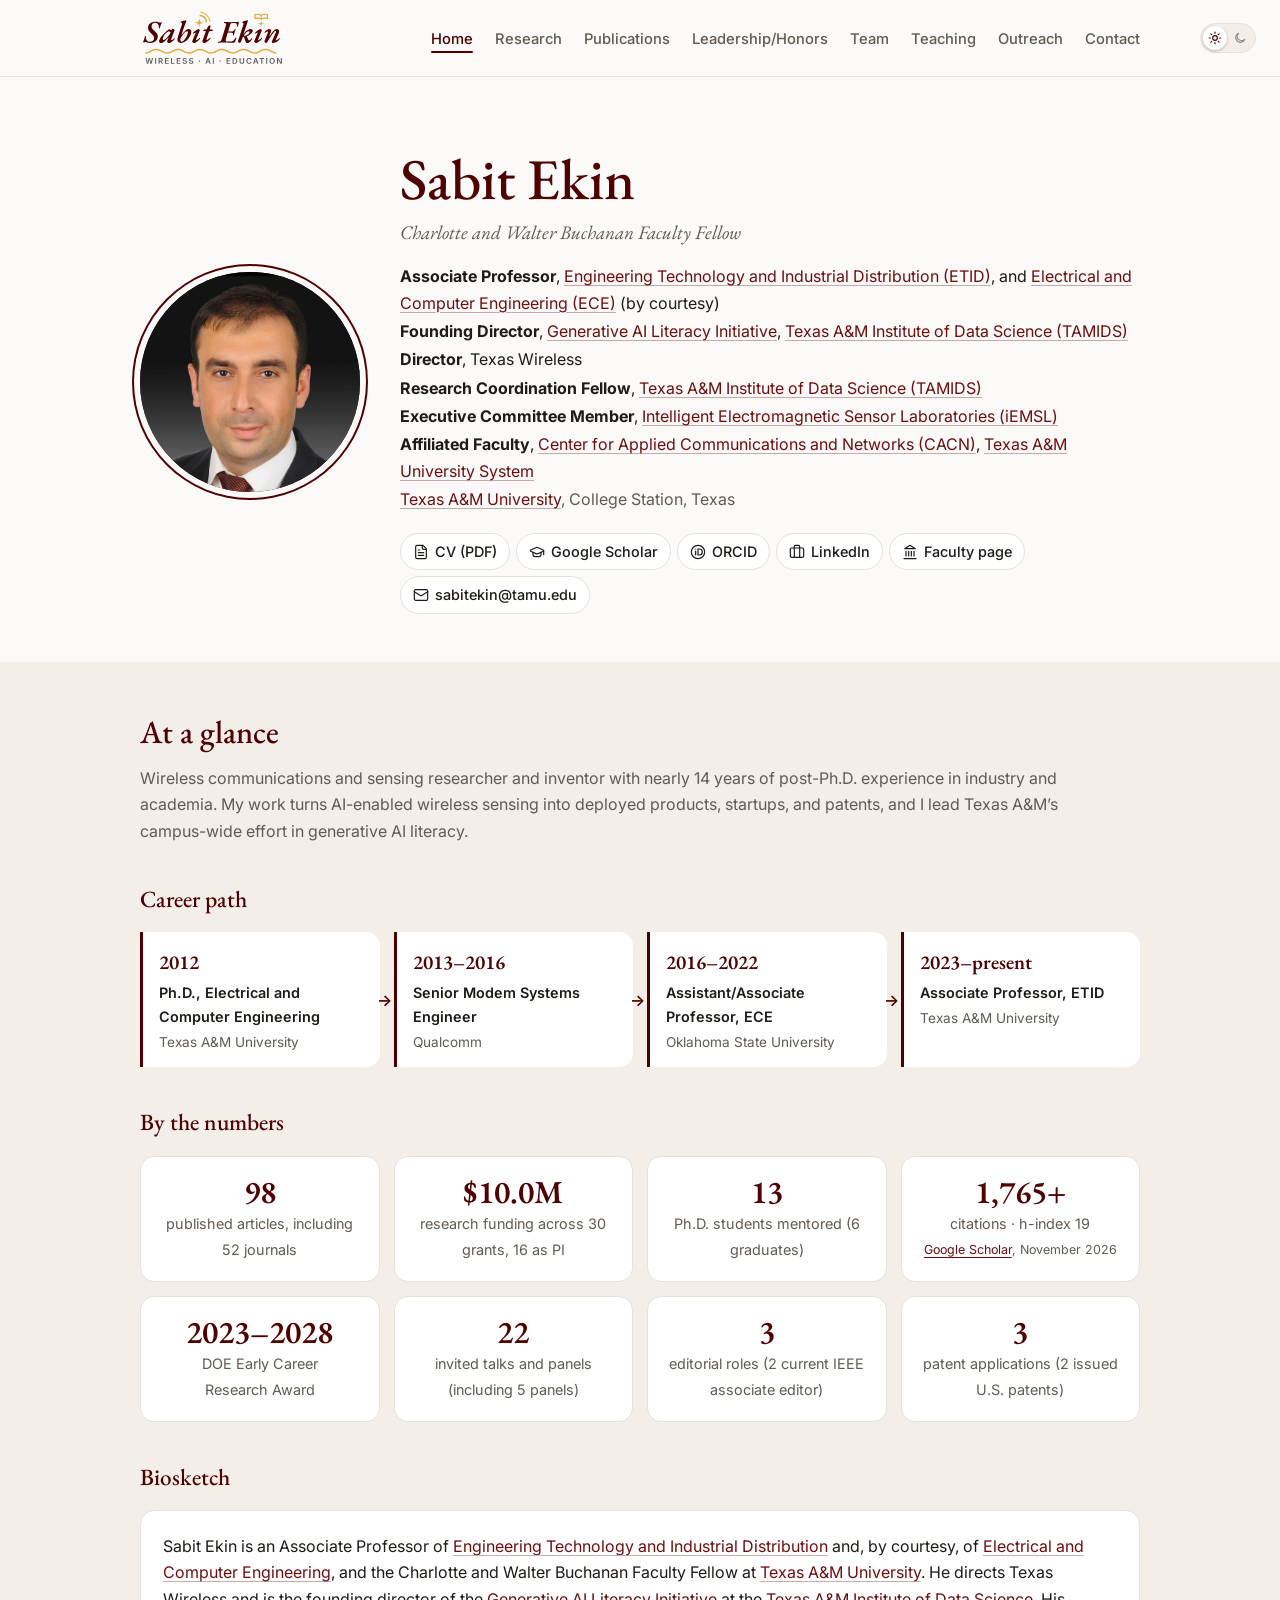
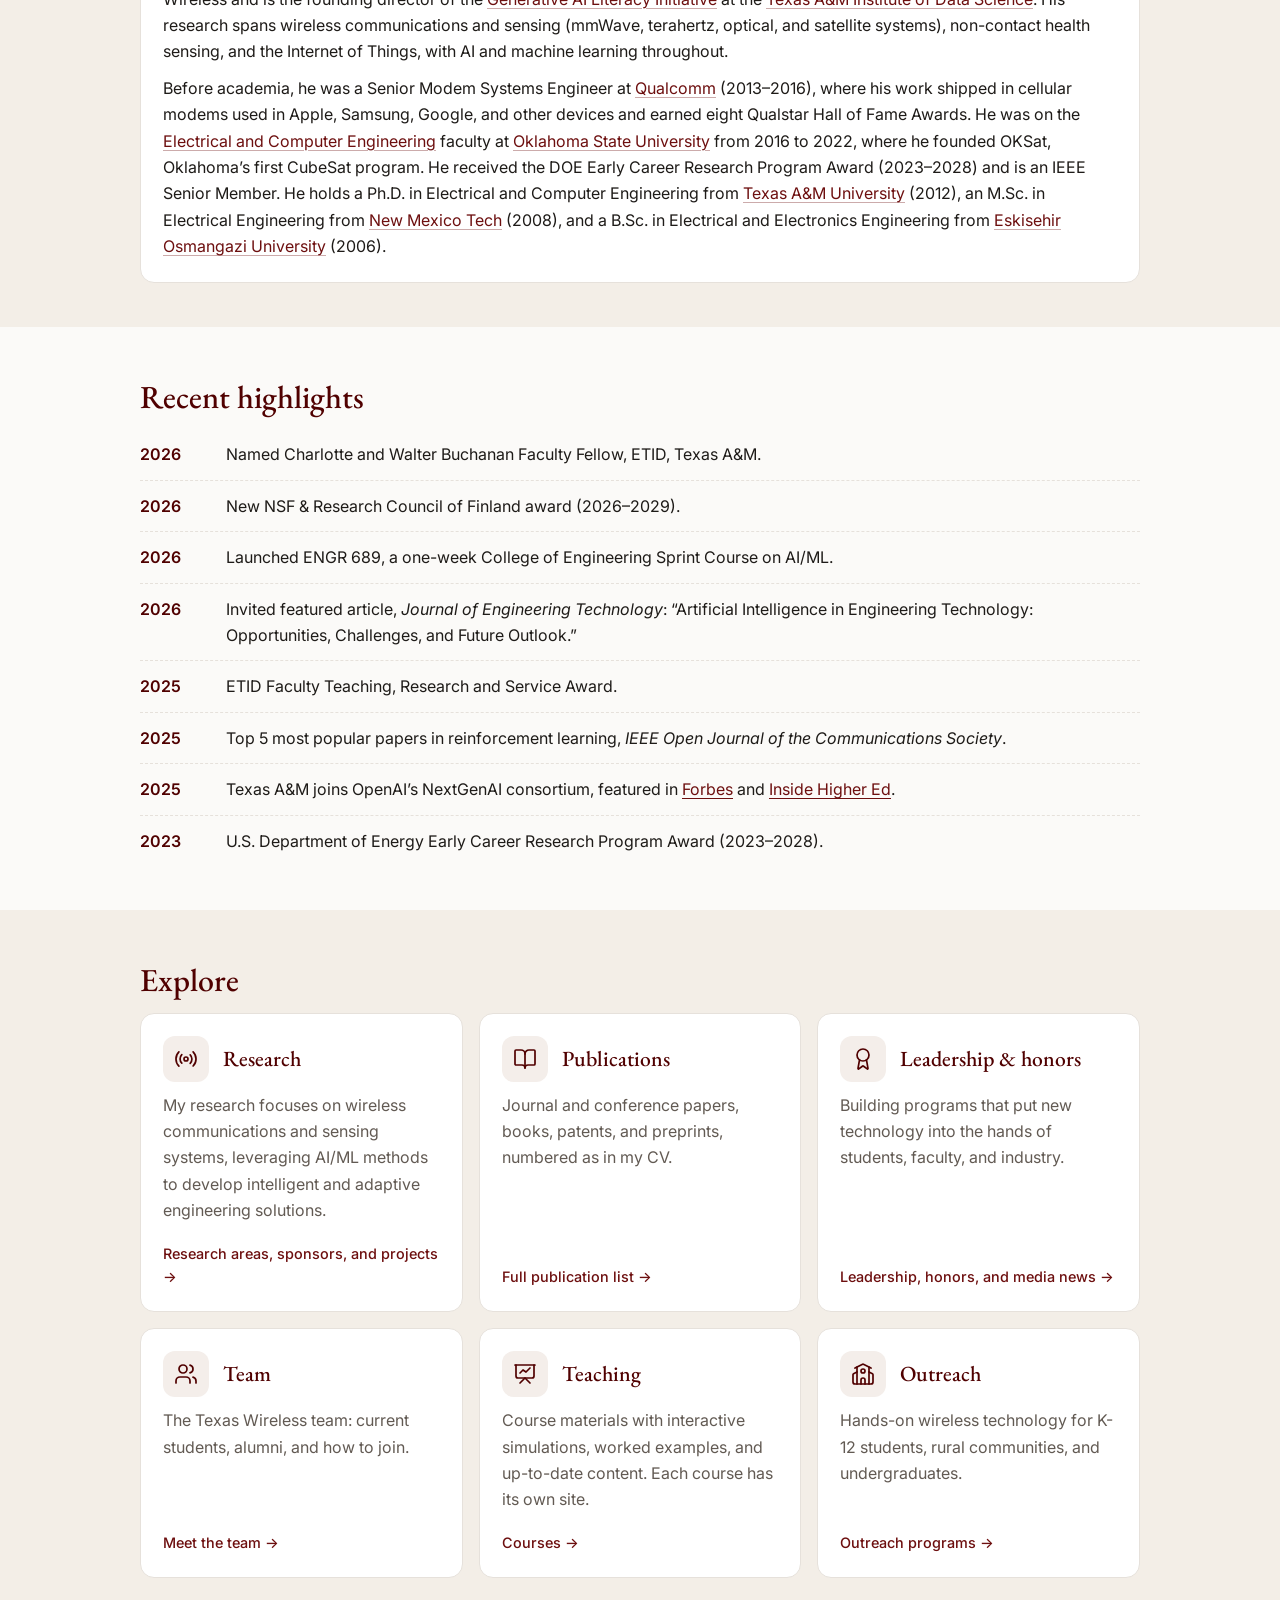
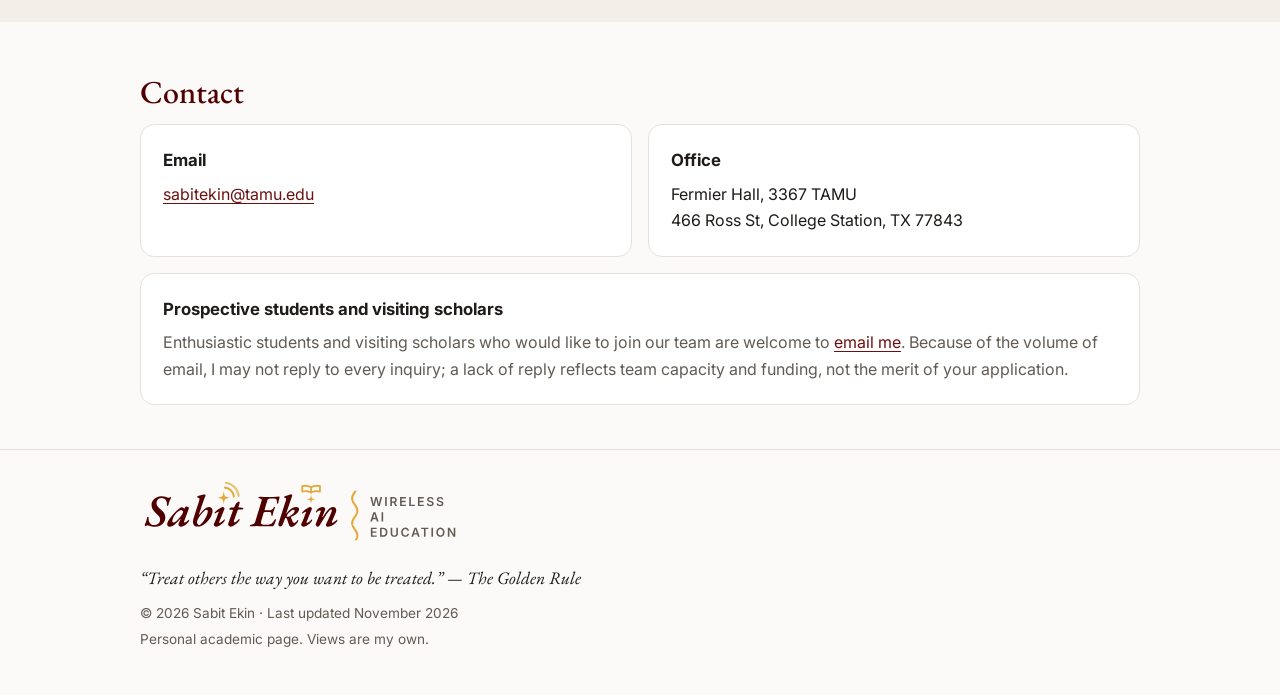
==== commit d6b32404: "Section pages: section titles at the size of the Publications headings Co-Authored-By: Claude Opus 5" ====
--- a/index.html
+++ b/index.html
@@ -25,7 +25,7 @@
 <link rel="preconnect" href="https://fonts.googleapis.com">
 <link rel="preconnect" href="https://fonts.gstatic.com" crossorigin>
 <link href="https://fonts.googleapis.com/css2?family=EB+Garamond:ital,wght@0,500;0,600;1,500&family=Inter:wght@400;500;600&display=swap" rel="stylesheet">
-<link rel="stylesheet" href="assets/site.css?v=8">
+<link rel="stylesheet" href="assets/site.css?v=9">
 <script type="application/ld+json">{"@context": "https://schema.org", "@type": "Person", "name": "Sabit Ekin", "url": "https://sabit-ekin.github.io/", "image": "https://sabit-ekin.github.io/assets/headshot.jpg", "jobTitle": "Associate Professor", "honorificSuffix": "Ph.D.", "email": "mailto:sabitekin@tamu.edu", "worksFor": {"@type": "CollegeOrUniversity", "name": "Texas A&M University", "url": "https://www.tamu.edu/"}, "knowsAbout": ["Wireless communications", "Wireless sensing", "Internet of Things", "Artificial intelligence", "Machine learning", "Generative AI literacy"], "sameAs": ["https://scholar.google.com/citations?user=cgJM6k0AAAAJ", "https://orcid.org/0000-0002-9957-7752", "https://www.linkedin.com/in/sabitekin/", "https://engineering.tamu.edu/etid/profiles/ekin-sabit.html"]}</script>
 </head>
 <body>
--- a/assets/site.css
+++ b/assets/site.css
@@ -371,7 +371,7 @@
 .subpage h1 + .lede { margin-bottom: 76px; }
 .subpage h2 { font-family: inherit; font-weight: bold; font-size: 1.05rem; color: inherit; margin: 0 0 6px; }
 .subpage h3 { font-size: 1em; margin: 1.33em 0; }
-.subpage h2.sub { font-family: var(--serif); font-weight: 500; font-size: 1.45rem; color: var(--maroon); margin: 36px 0 14px; }
+.subpage h2.sub { font-family: var(--serif); font-weight: 500; font-size: 1.9rem; line-height: 1.2; color: var(--maroon); margin: 36px 0 14px; }
 .subpage h2.sub2 { margin-top: 20px; }
 .subpage .course h2 { font-family: var(--serif); font-weight: 500; font-size: 1.3rem; line-height: 1.25; }
 .subpage .course h3 { font-family: var(--serif); font-weight: 500; font-size: 1.12rem; line-height: 1.25; margin: 0; }
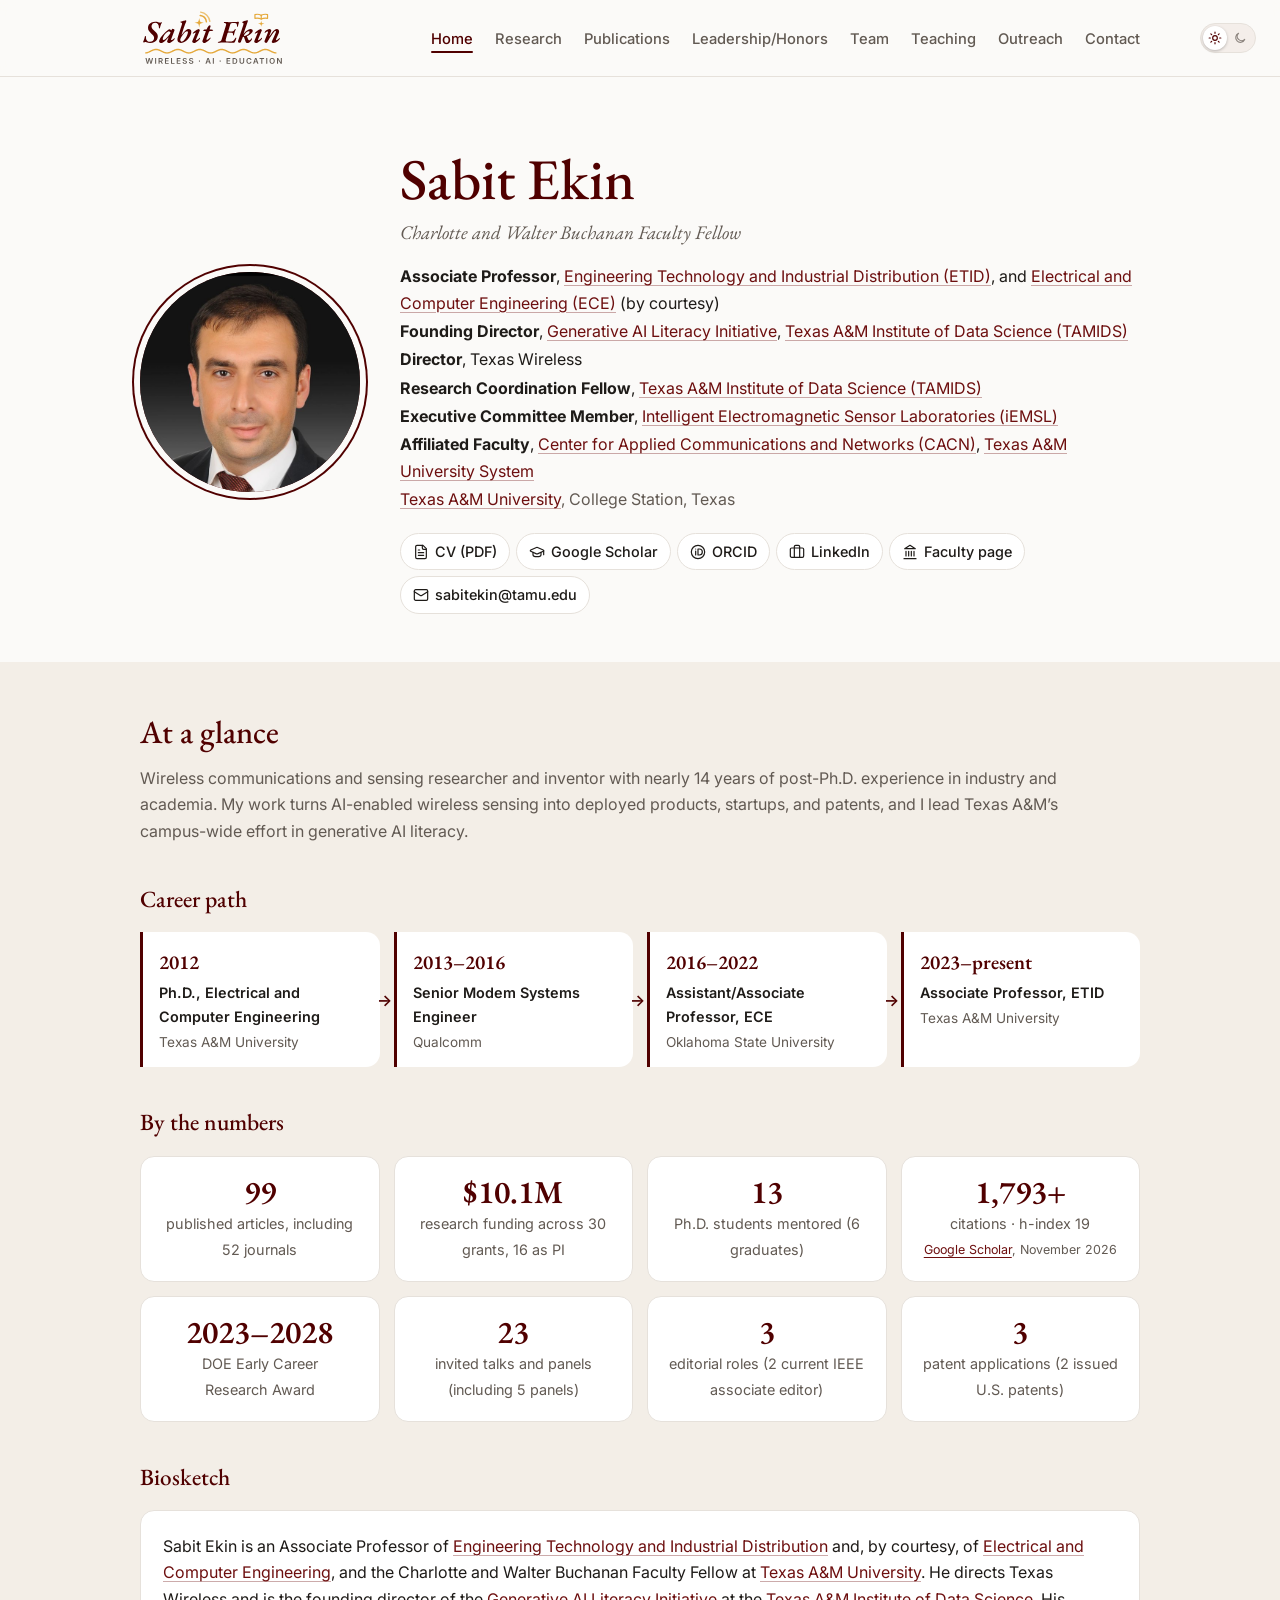
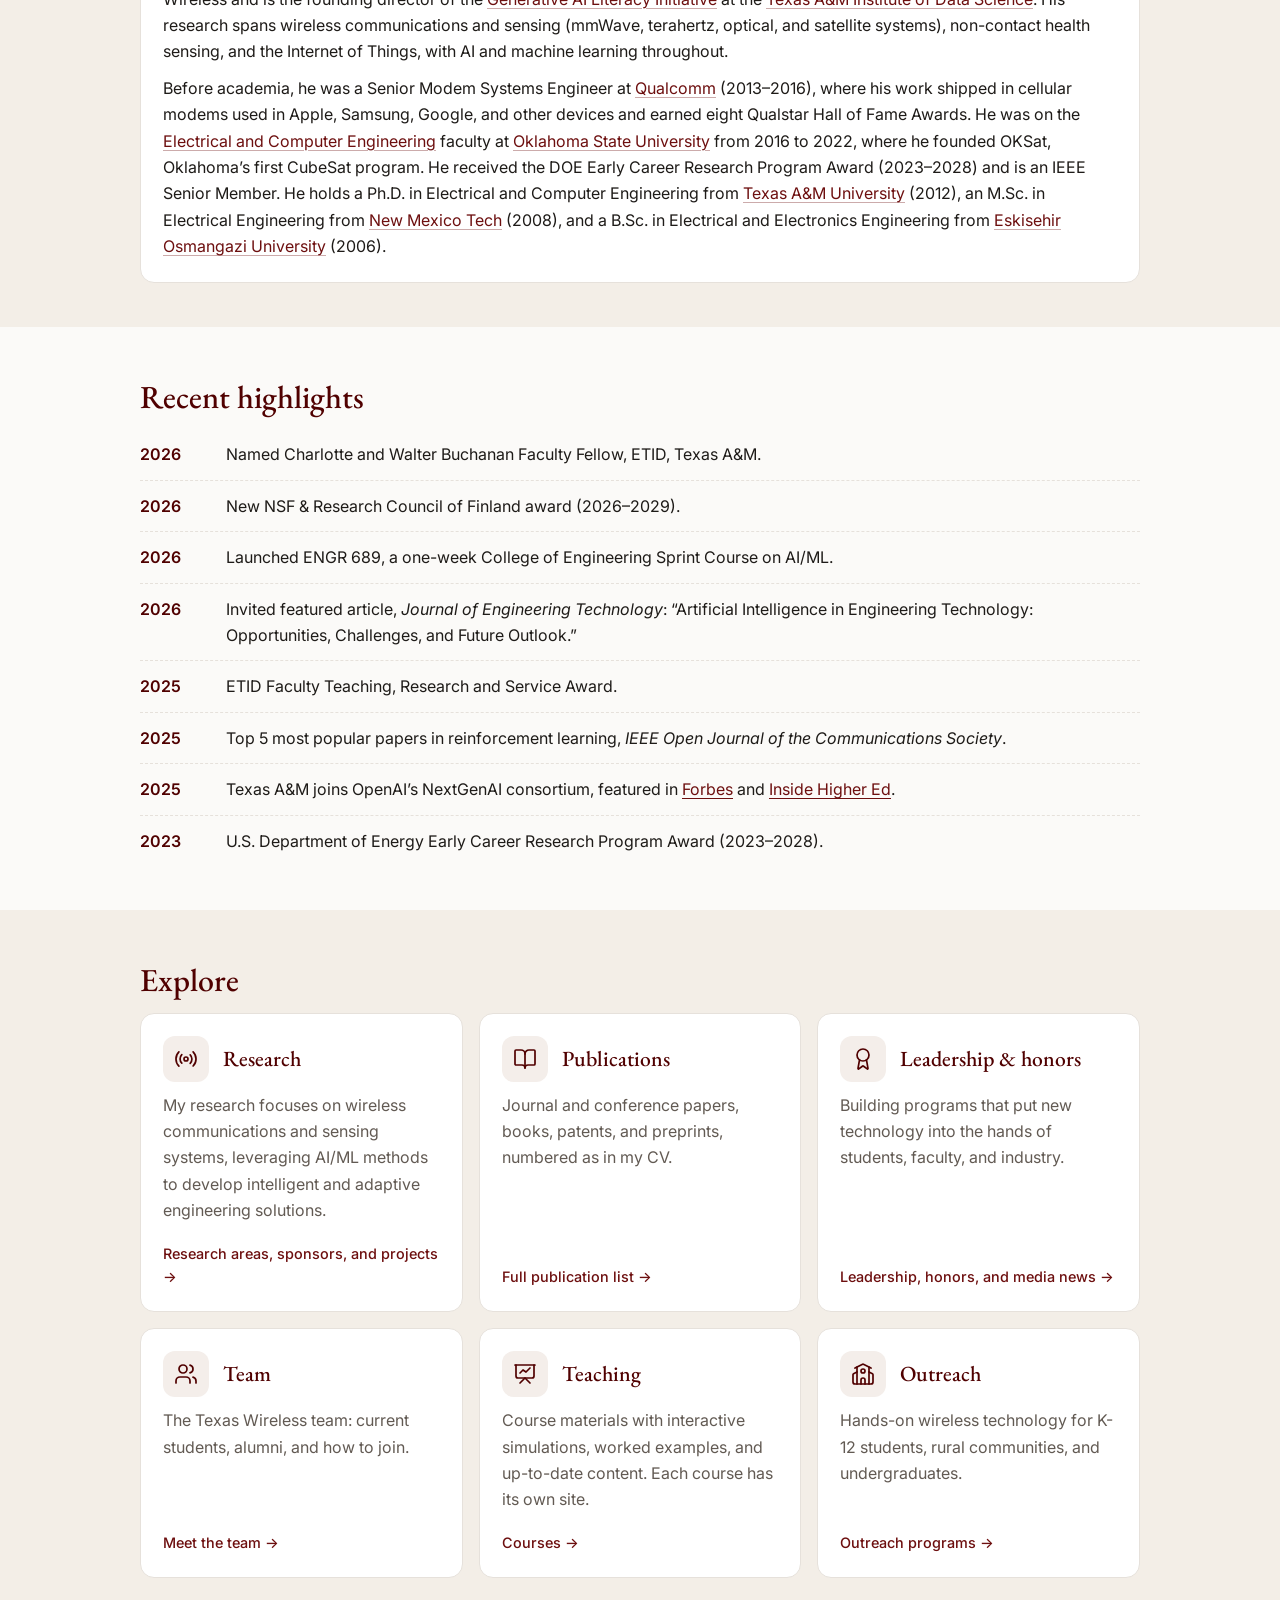
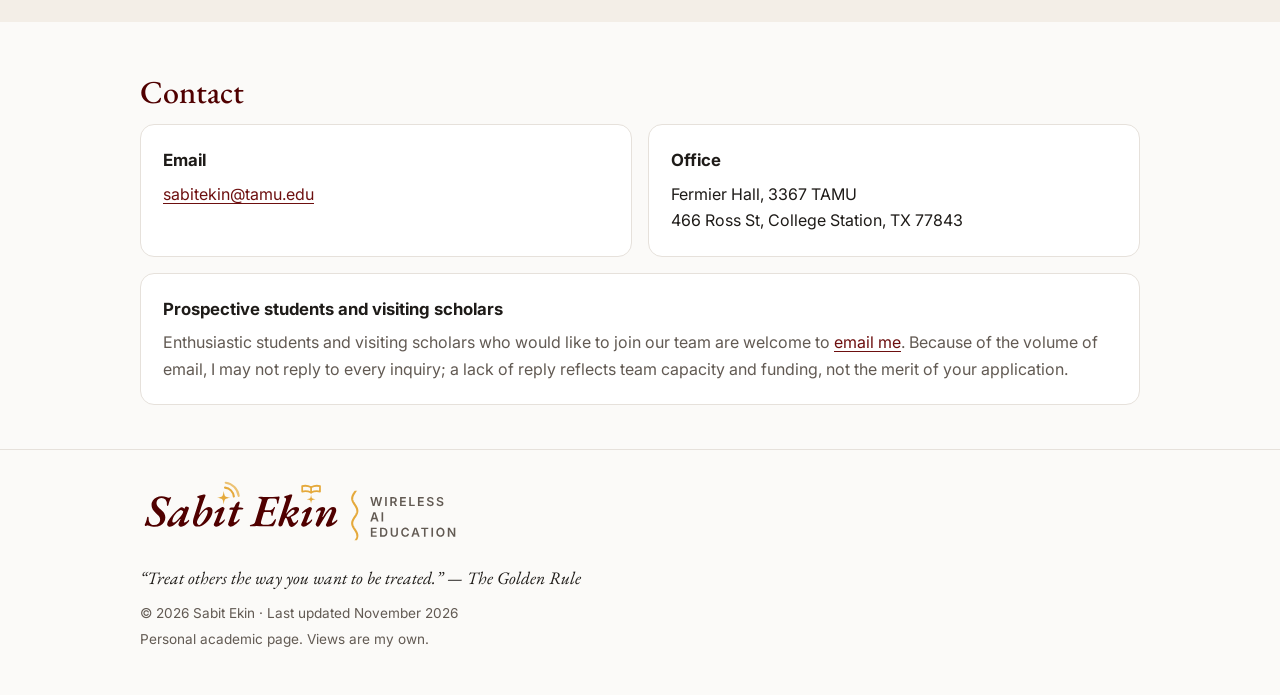
==== commit c3d16fb1: "Research: funders' logos on the project cards Co-Authored-By: Claude Opus 5.5 <noreply@anthropic.com" ====
--- a/index.html
+++ b/index.html
@@ -25,7 +25,7 @@
 <link rel="preconnect" href="https://fonts.googleapis.com">
 <link rel="preconnect" href="https://fonts.gstatic.com" crossorigin>
 <link href="https://fonts.googleapis.com/css2?family=EB+Garamond:ital,wght@0,500;0,600;1,500&family=Inter:wght@400;500;600&display=swap" rel="stylesheet">
-<link rel="stylesheet" href="assets/site.css?v=9">
+<link rel="stylesheet" href="assets/site.css?v=10">
 <script type="application/ld+json">{"@context": "https://schema.org", "@type": "Person", "name": "Sabit Ekin", "url": "https://sabit-ekin.github.io/", "image": "https://sabit-ekin.github.io/assets/headshot.jpg", "jobTitle": "Associate Professor", "honorificSuffix": "Ph.D.", "email": "mailto:sabitekin@tamu.edu", "worksFor": {"@type": "CollegeOrUniversity", "name": "Texas A&M University", "url": "https://www.tamu.edu/"}, "knowsAbout": ["Wireless communications", "Wireless sensing", "Internet of Things", "Artificial intelligence", "Machine learning", "Generative AI literacy"], "sameAs": ["https://scholar.google.com/citations?user=cgJM6k0AAAAJ", "https://orcid.org/0000-0002-9957-7752", "https://www.linkedin.com/in/sabitekin/", "https://engineering.tamu.edu/etid/profiles/ekin-sabit.html"]}</script>
 </head>
 <body>
--- a/assets/site.css
+++ b/assets/site.css
@@ -223,6 +223,11 @@
 .project em { font-style: normal; font-size: .78rem; font-weight: 600; color: var(--maroon); letter-spacing: .02em; overflow-wrap: anywhere; }
 .project:not(:has(.pfig)) .pbody { padding-top: 18px; }
 .project b a { color: inherit; text-decoration-color: var(--maroon); }
+.project .fund { display: flex; align-items: center; flex-wrap: wrap; gap: 6px 10px; margin: 4px 0 2px; }   /* funders' logos, then the funding line */
+.project .flogos { display: flex; gap: 6px; }
+.project .fl img[src$="nsf.svg"] { transform: scale(1.2); }
+.project .fl { display: flex; align-items: center; justify-content: center; height: 42px; min-width: 46px; padding: 4px 8px; background: var(--logo-plate); border: 1px solid var(--line); border-radius: 8px; }
+.project .fl img { display: block; max-height: 34px; max-width: 120px; width: auto; height: auto; }
 .project .cites { font-size: .8rem; color: var(--muted); }
 .project .cites a { color: var(--maroon); font-weight: 600; text-decoration: none; }
 .project .cites a:hover { text-decoration: underline; }
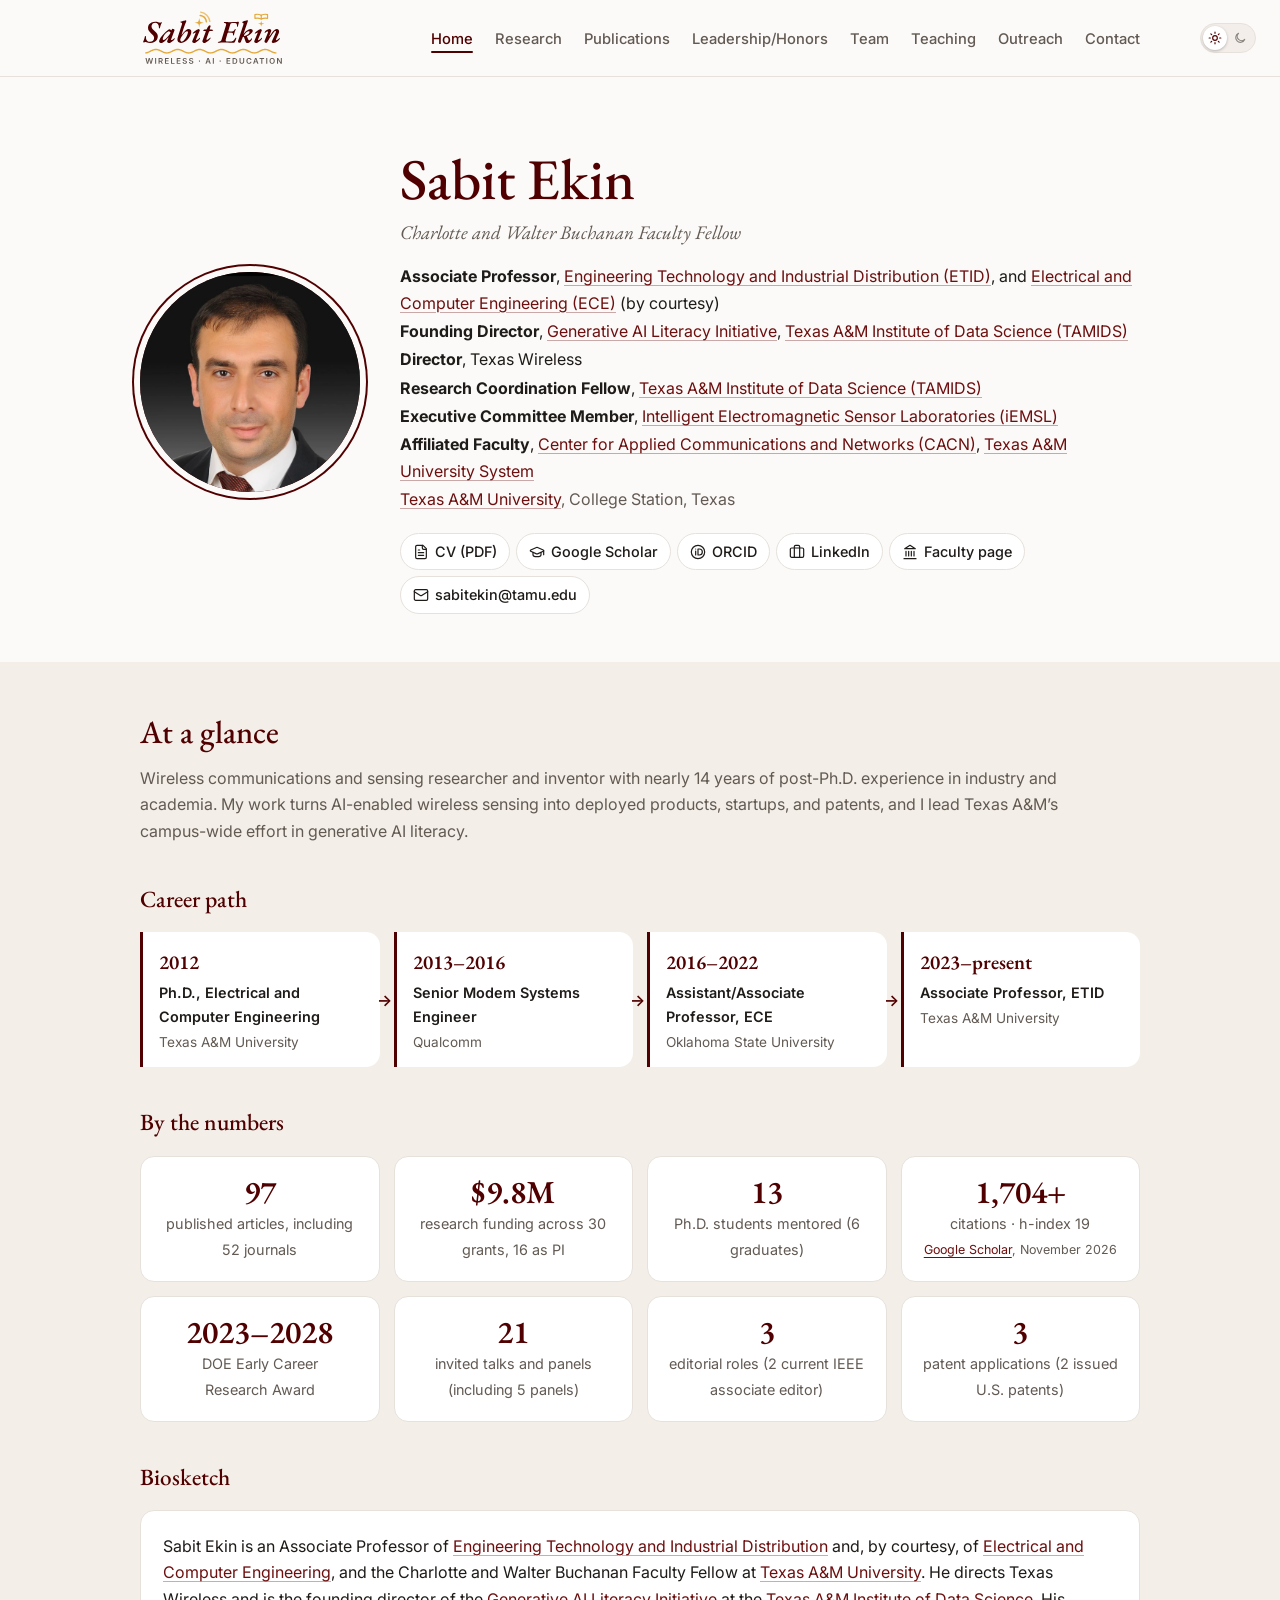
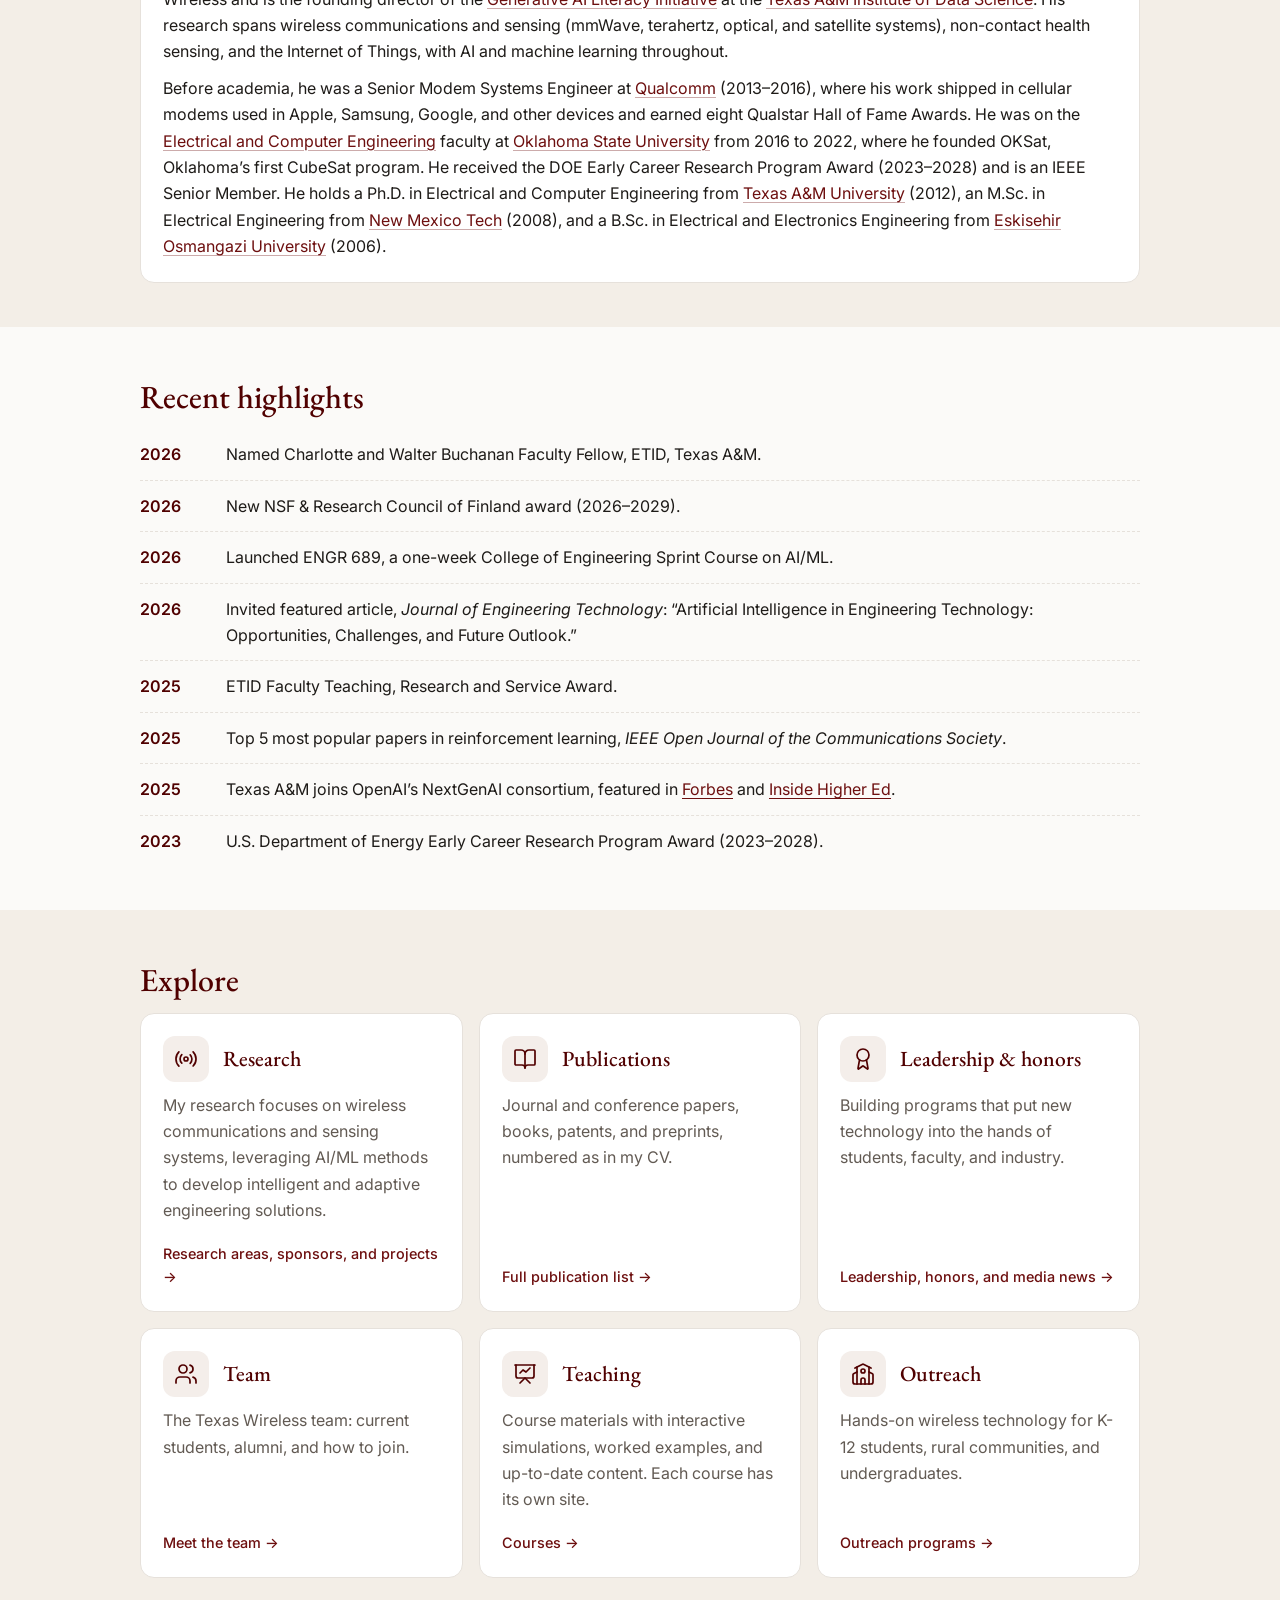
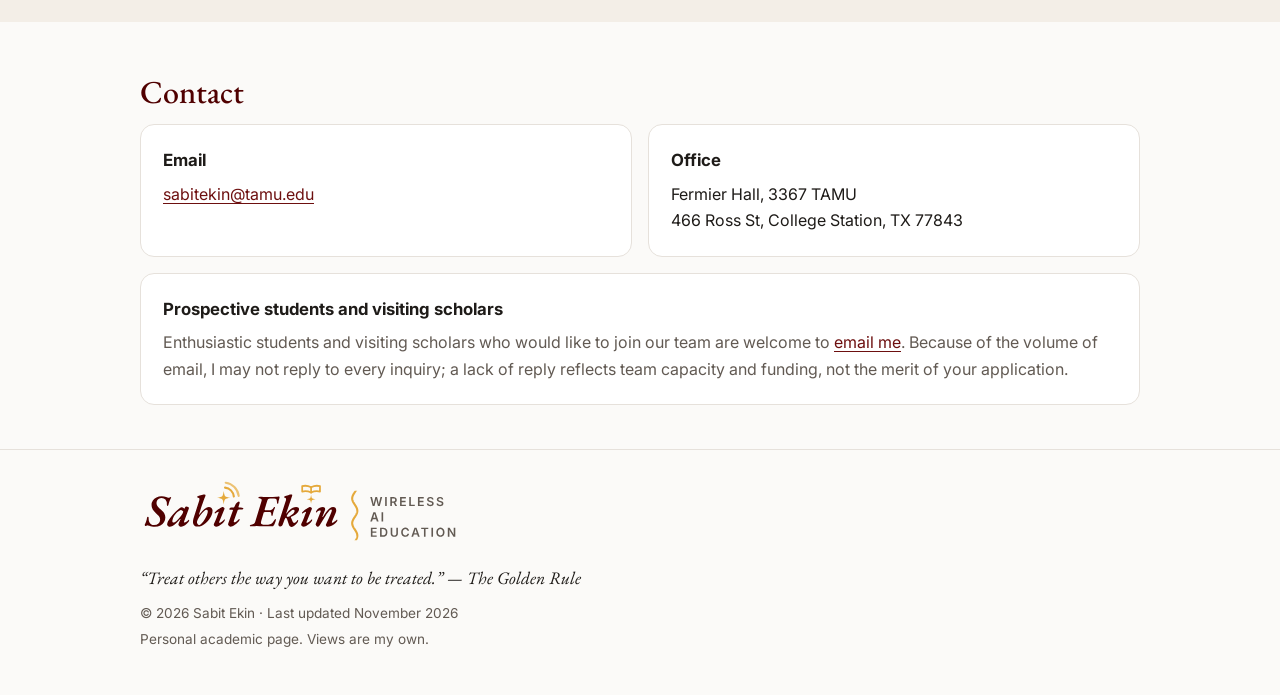
==== commit adffdf74: "Teaching: link the new ESET 489 course site; registrar title for ESET 489 Co-Authored-By: Claude Opu" ====
--- a/index.html
+++ b/index.html
@@ -25,7 +25,7 @@
 <link rel="preconnect" href="https://fonts.googleapis.com">
 <link rel="preconnect" href="https://fonts.gstatic.com" crossorigin>
 <link href="https://fonts.googleapis.com/css2?family=EB+Garamond:ital,wght@0,500;0,600;1,500&family=Inter:wght@400;500;600&display=swap" rel="stylesheet">
-<link rel="stylesheet" href="assets/site.css?v=10">
+<link rel="stylesheet" href="assets/site.css?v=11">
 <script type="application/ld+json">{"@context": "https://schema.org", "@type": "Person", "name": "Sabit Ekin", "url": "https://sabit-ekin.github.io/", "image": "https://sabit-ekin.github.io/assets/headshot.jpg", "jobTitle": "Associate Professor", "honorificSuffix": "Ph.D.", "email": "mailto:sabitekin@tamu.edu", "worksFor": {"@type": "CollegeOrUniversity", "name": "Texas A&M University", "url": "https://www.tamu.edu/"}, "knowsAbout": ["Wireless communications", "Wireless sensing", "Internet of Things", "Artificial intelligence", "Machine learning", "Generative AI literacy"], "sameAs": ["https://scholar.google.com/citations?user=cgJM6k0AAAAJ", "https://orcid.org/0000-0002-9957-7752", "https://www.linkedin.com/in/sabitekin/", "https://engineering.tamu.edu/etid/profiles/ekin-sabit.html"]}</script>
 </head>
 <body>
--- a/assets/site.css
+++ b/assets/site.css
@@ -187,6 +187,8 @@
 .course p { margin: 0; color: var(--muted); font-size: .92rem; flex: 1; }
 .tag { align-self: flex-start; font-size: .78rem; font-weight: 600; padding: 3px 10px; border-radius: 999px; background: var(--chip); color: var(--muted); }
 .tag.soon { color: var(--maroon); }
+.tag.go { color: var(--maroon); background: var(--surface); border: 1px solid var(--line); text-decoration: none; }   /* link to a course site */
+.tag.go:hover { border-color: var(--maroon); }
 .course a.go { font-weight: 600; text-decoration: none; }
 .note { margin-top: 18px; font-size: .9rem; color: var(--muted); }
 .courses.past { gap: 14px; }
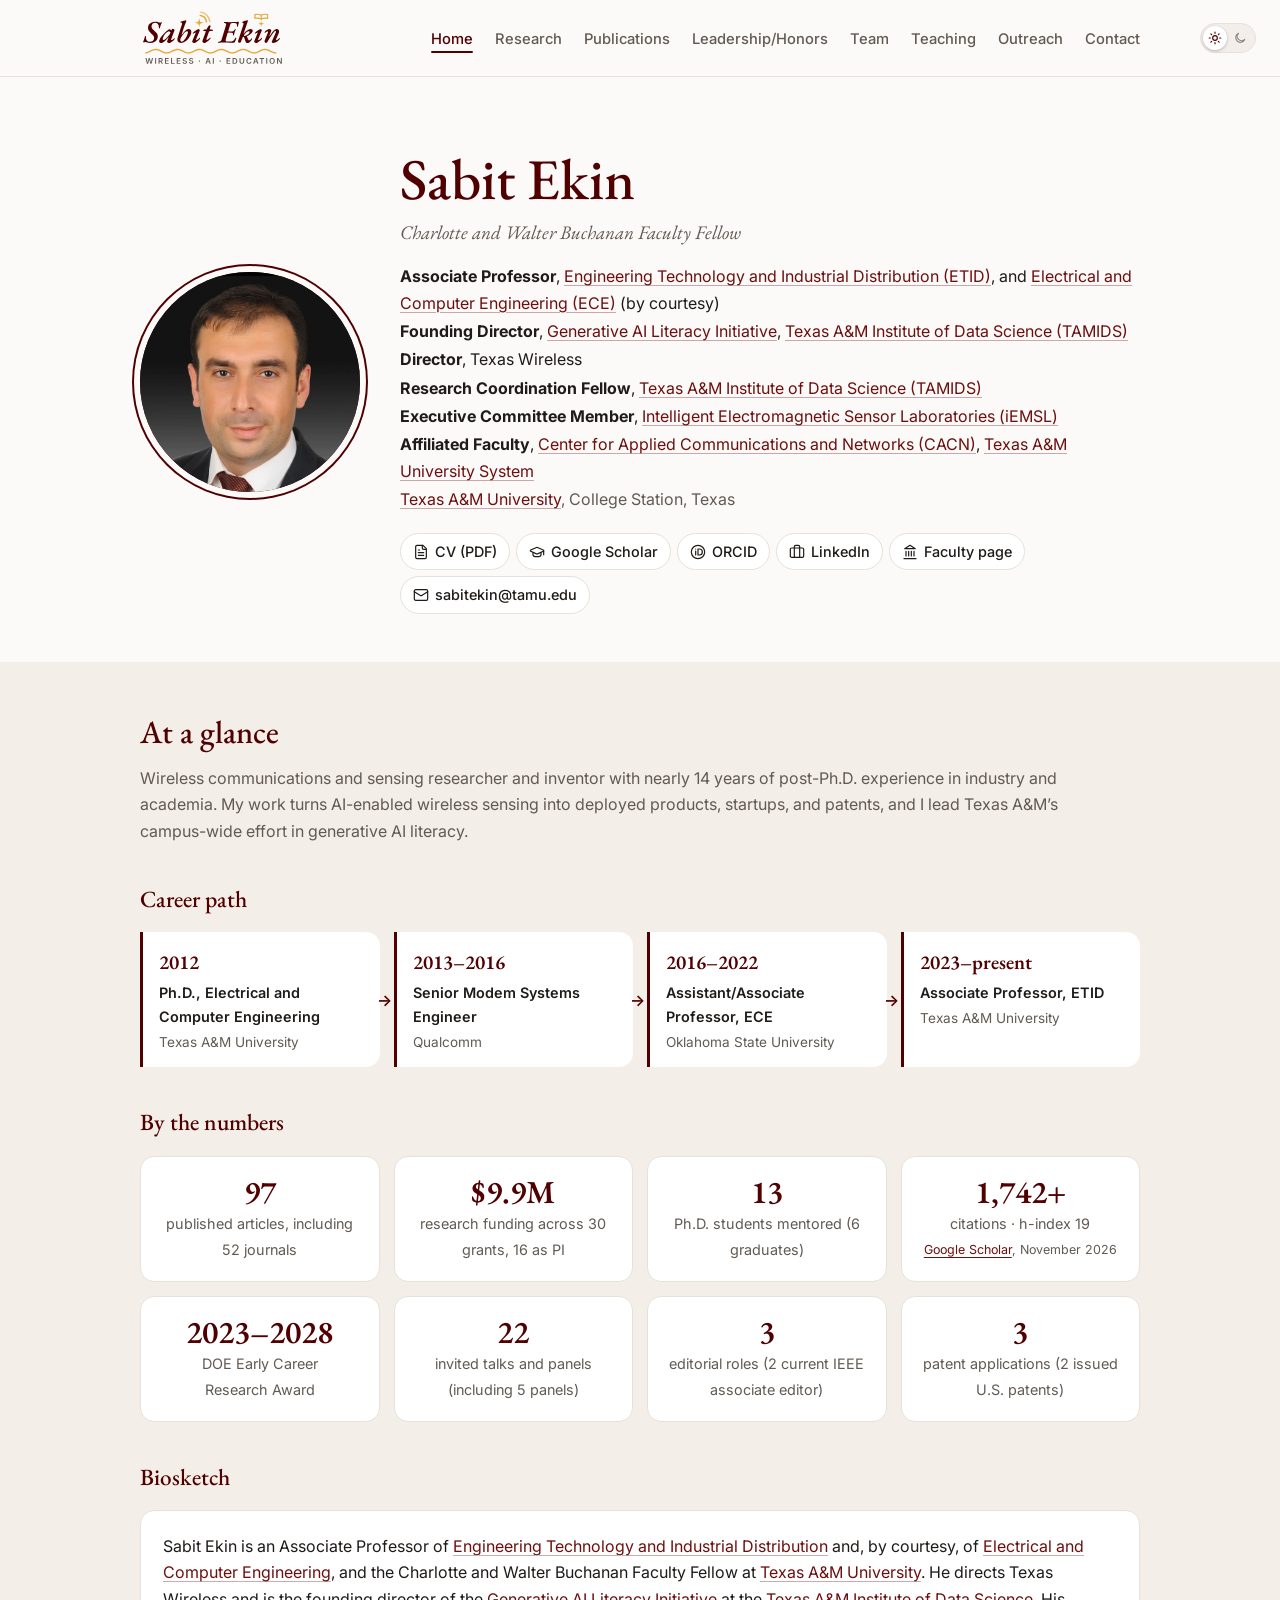
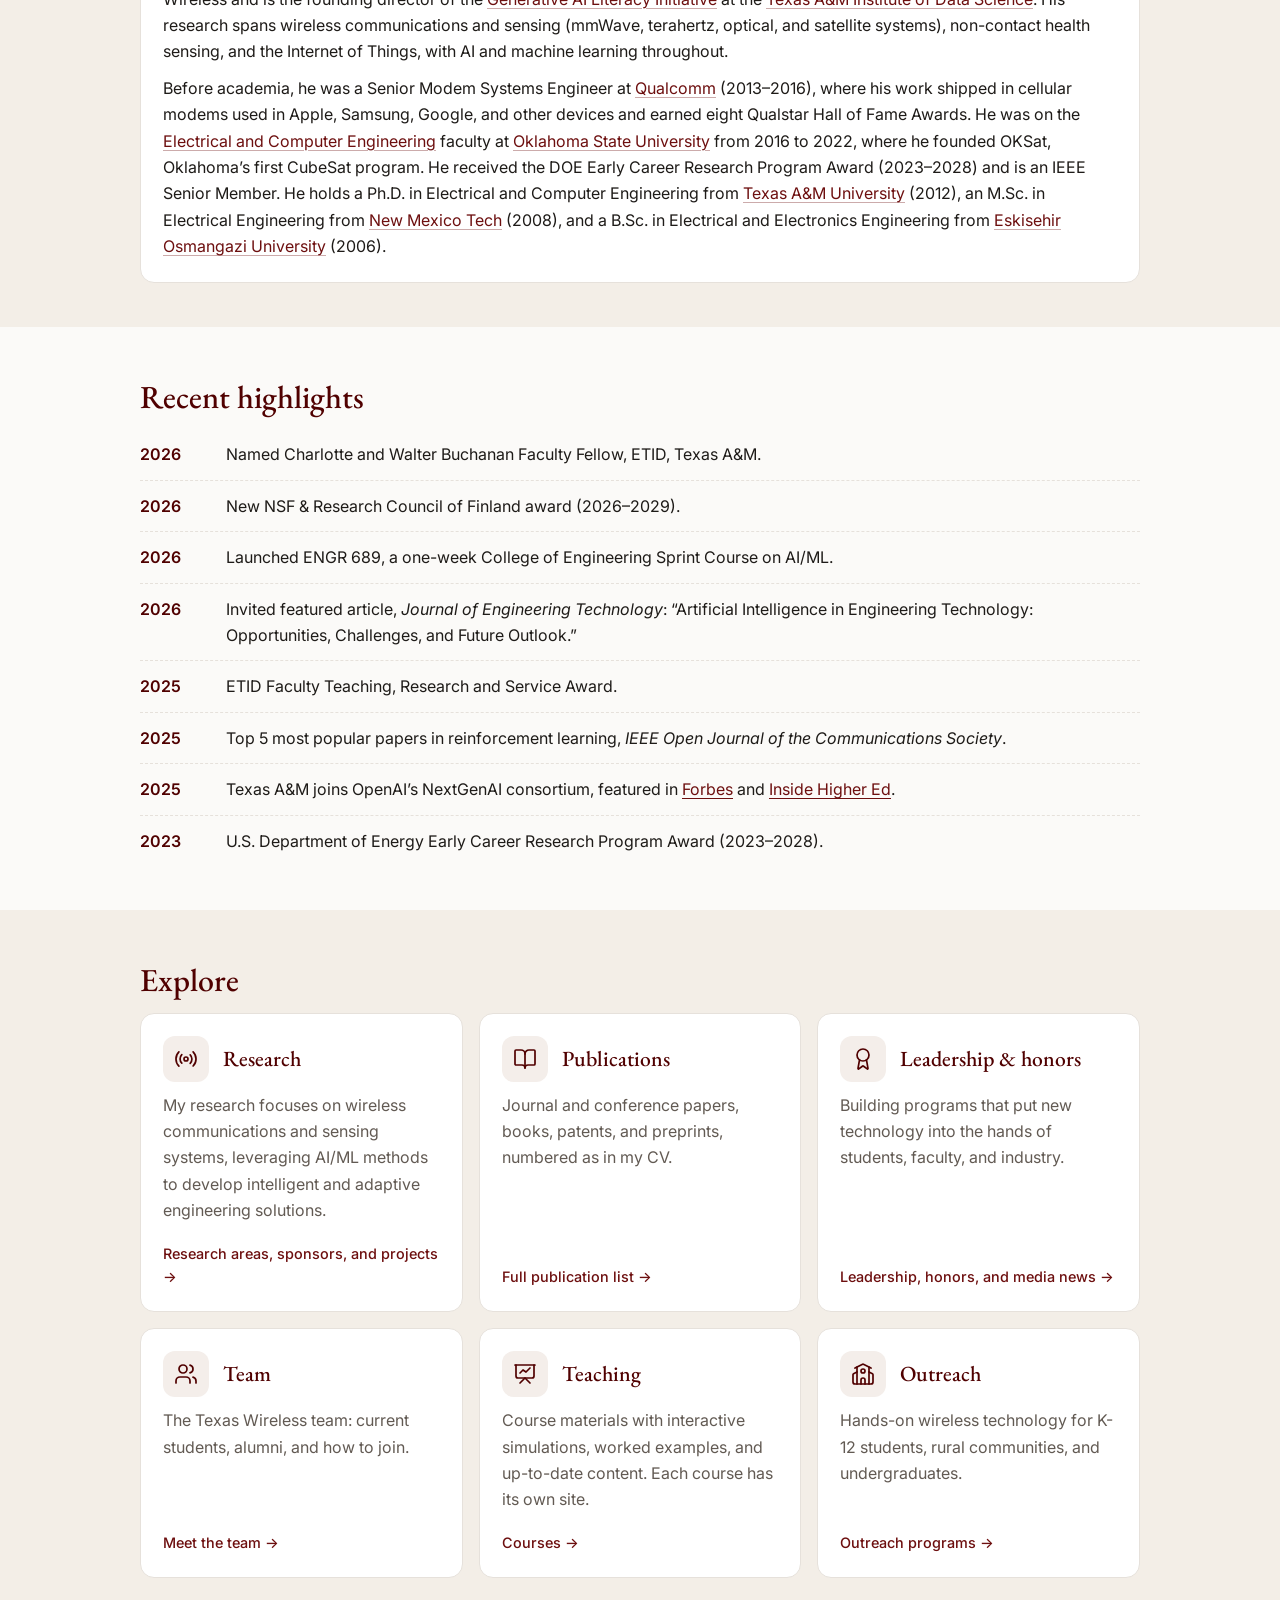
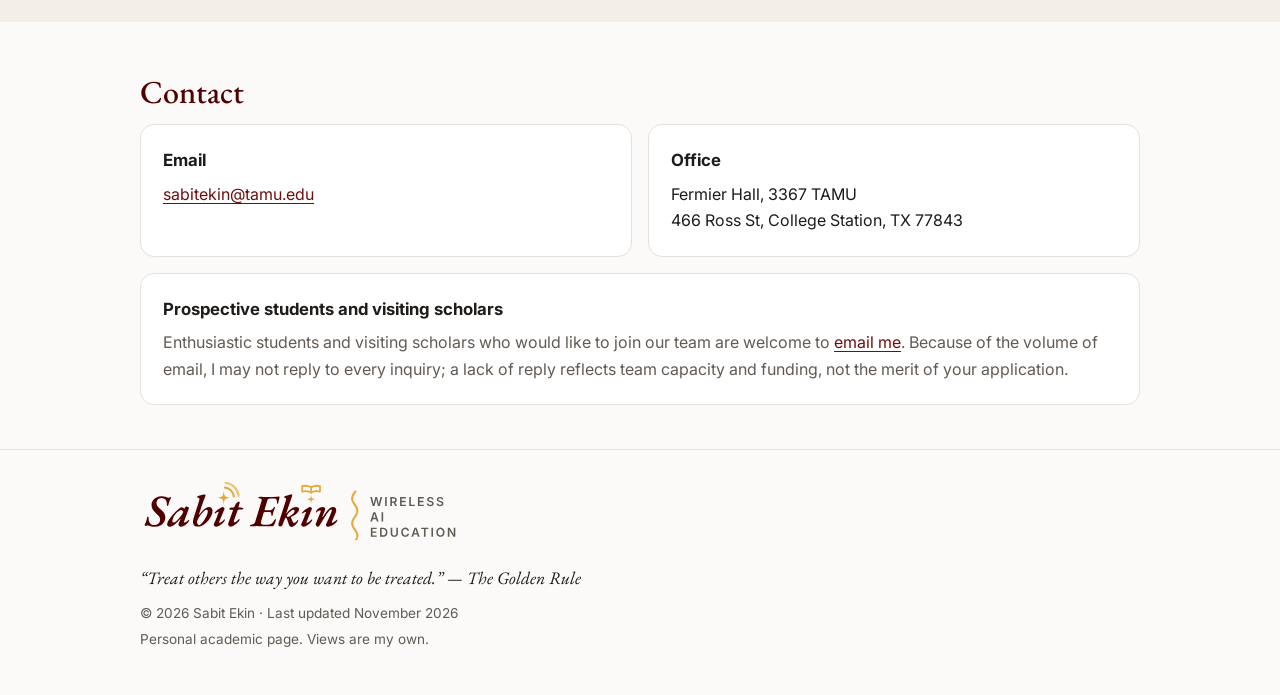
==== commit cfc58aa1: "Citations: weekly update from Google Scholar (site and CV)" ====
--- a/index.html
+++ b/index.html
@@ -97,7 +97,7 @@
         <div class="stat"><b>103</b><span>published articles, including 52 journals</span></div>
         <div class="stat"><b>$10.9M</b><span>research funding across 30 grants, 16 as PI</span></div>
         <div class="stat"><b>15</b><span>Ph.D. students mentored (6 graduates)</span></div>
-        <div class="stat"><b>2,150+</b><span>citations · h-index 19</span><small><a href="https://scholar.google.com/citations?user=cgJM6k0AAAAJ">Google Scholar</a>, November&nbsp;2026</small></div>
+        <div class="stat"><b>2,160+</b><span>citations · h-index 19</span><small><a href="https://scholar.google.com/citations?user=cgJM6k0AAAAJ">Google Scholar</a>, November&nbsp;2026</small></div>
         <div class="stat"><b>2023–2028</b><span>DOE Early Career<br>Research Award</span></div>
         <div class="stat"><b>30</b><span>invited talks and panels (including 5 panels)</span></div>
         <div class="stat"><b>5</b><span>editorial roles (2 current IEEE associate editor)</span></div>
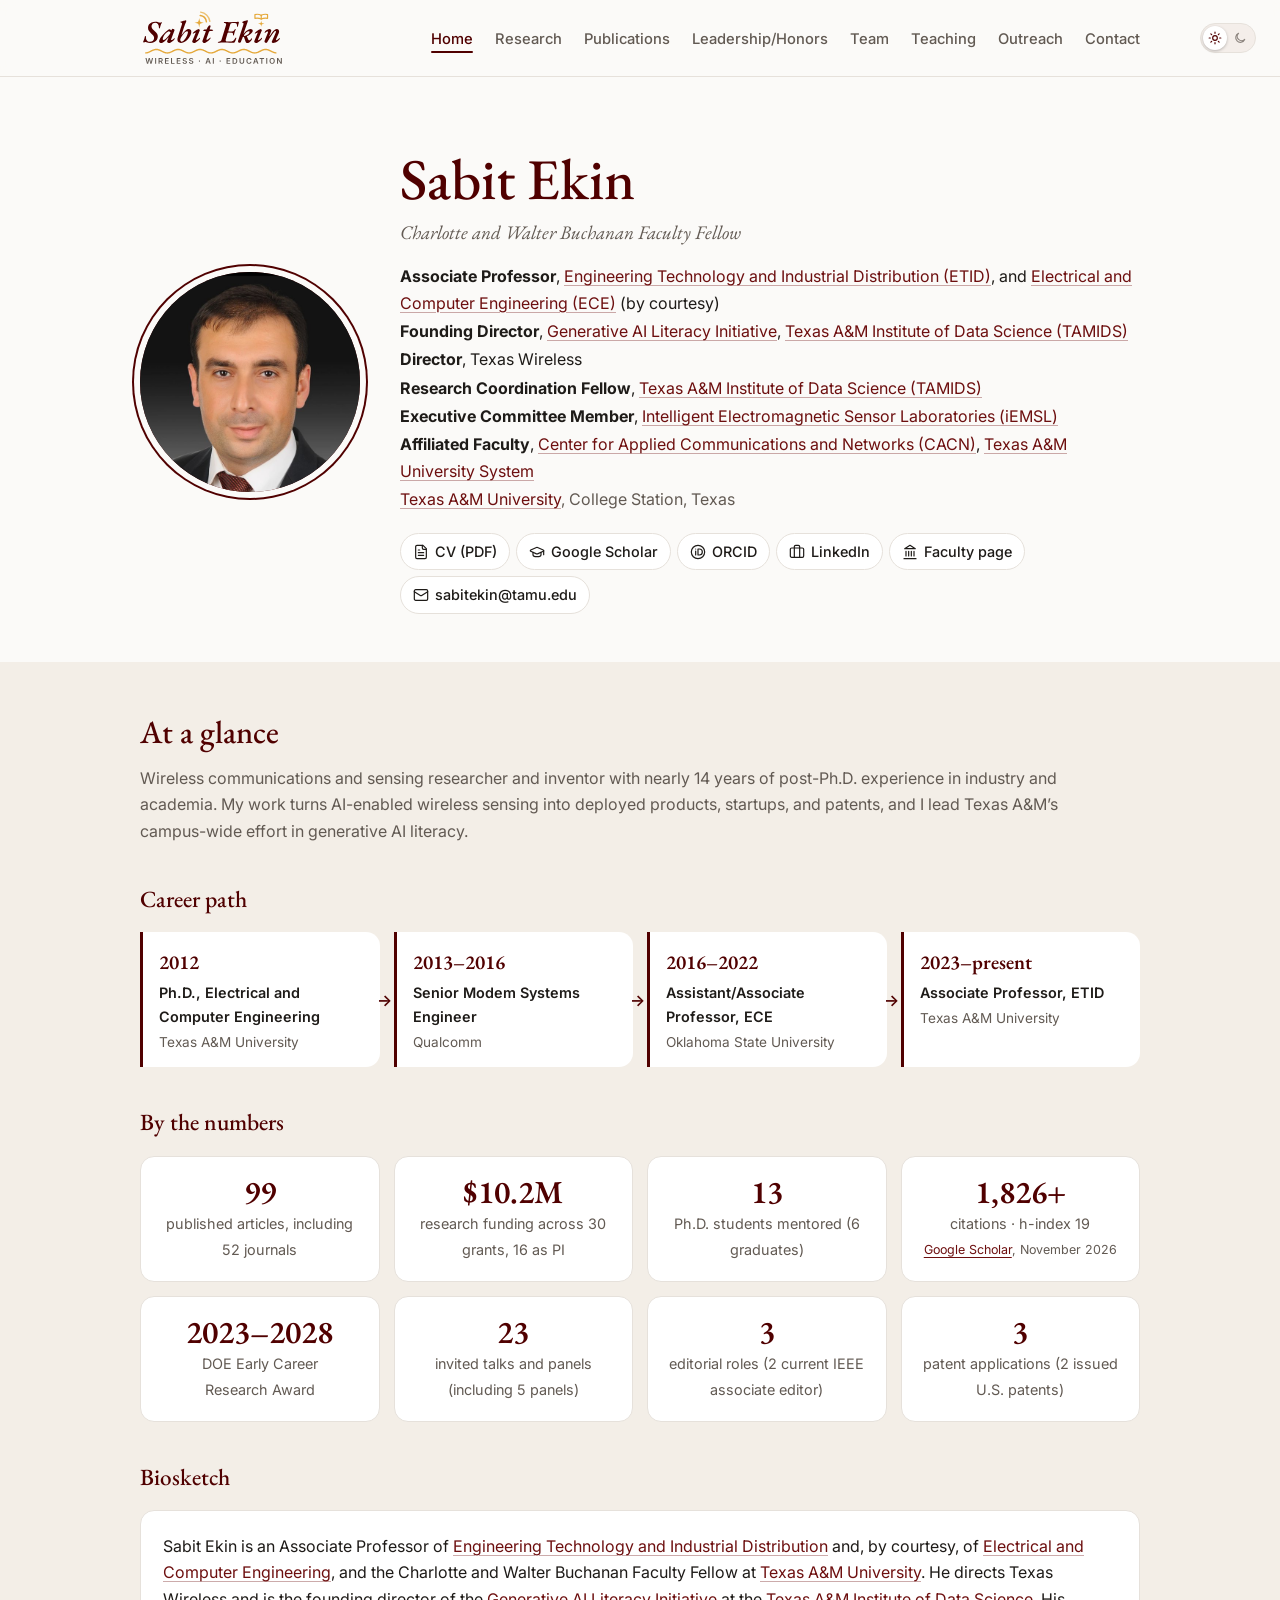
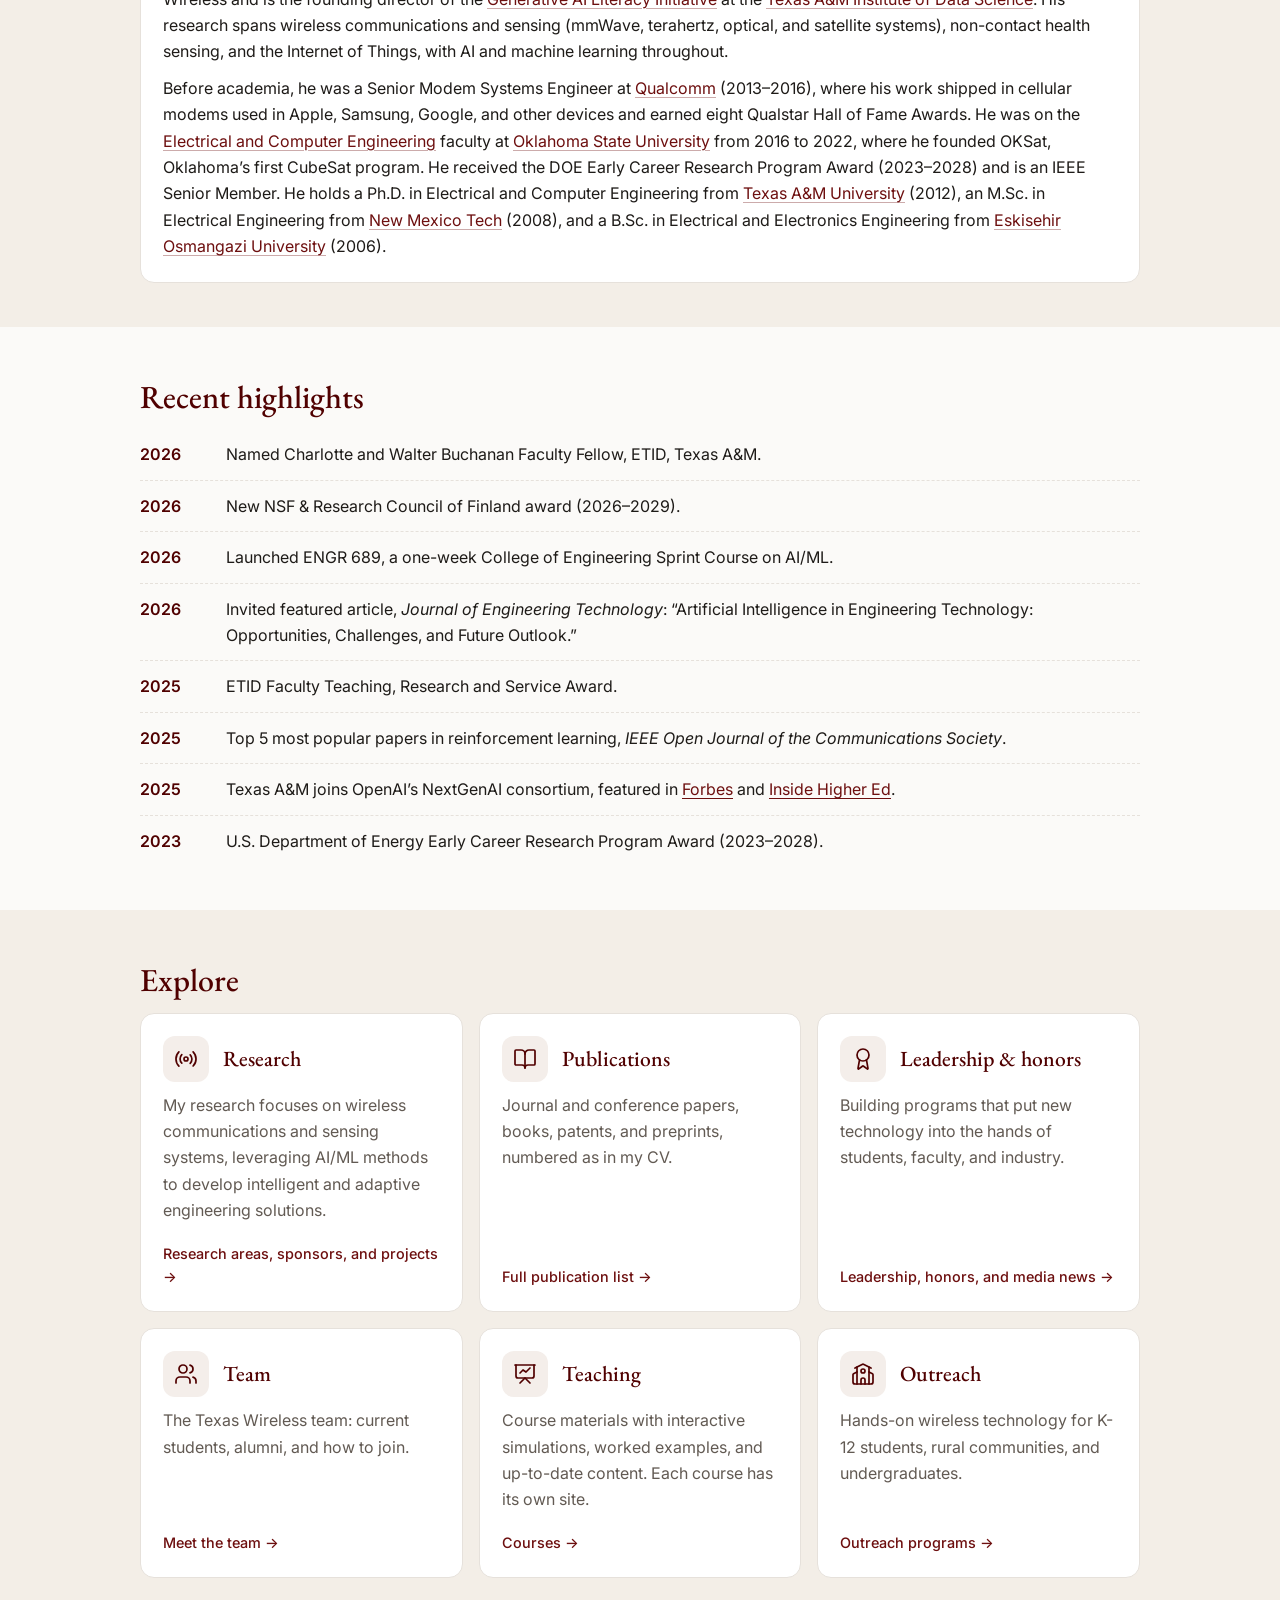
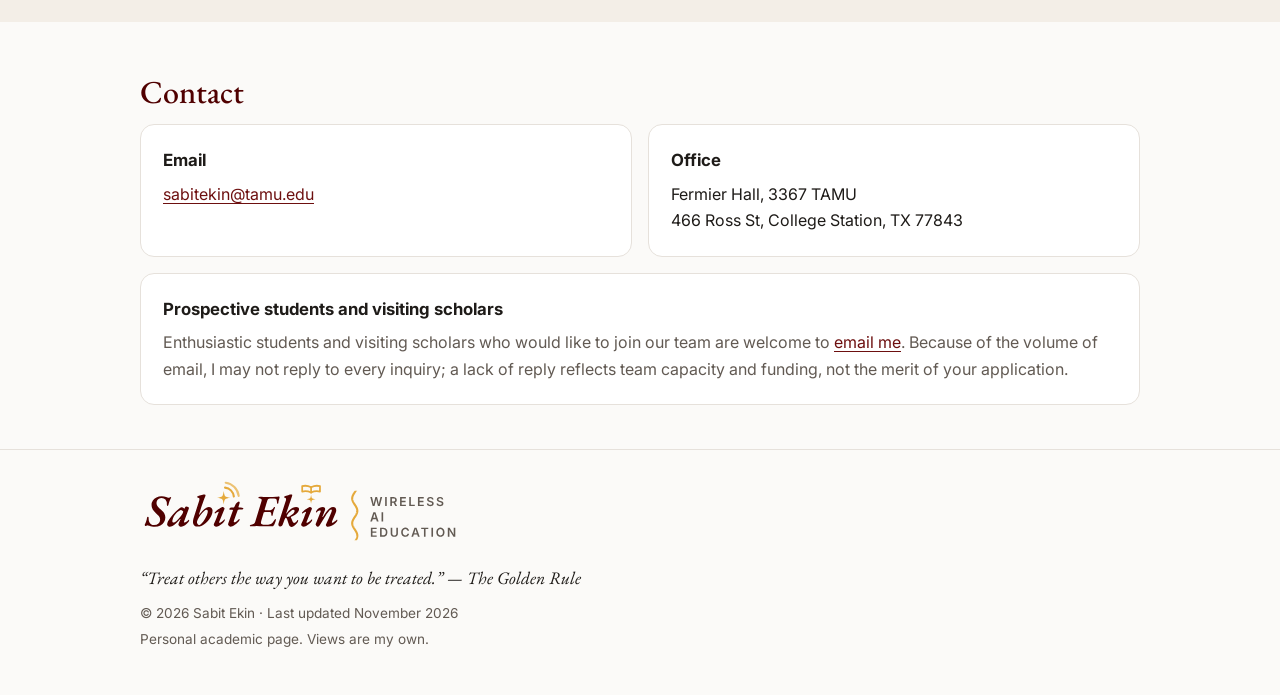
==== commit 02fa5848: "Research: Texas Wireless logo at the center of the four research-area cards The logo sits where the " ====
--- a/index.html
+++ b/index.html
@@ -25,7 +25,7 @@
 <link rel="preconnect" href="https://fonts.googleapis.com">
 <link rel="preconnect" href="https://fonts.gstatic.com" crossorigin>
 <link href="https://fonts.googleapis.com/css2?family=EB+Garamond:ital,wght@0,500;0,600;1,500&family=Inter:wght@400;500;600&display=swap" rel="stylesheet">
-<link rel="stylesheet" href="assets/site.css?v=11">
+<link rel="stylesheet" href="assets/site.css?v=12">
 <script type="application/ld+json">{"@context": "https://schema.org", "@type": "Person", "name": "Sabit Ekin", "url": "https://sabit-ekin.github.io/", "image": "https://sabit-ekin.github.io/assets/headshot.jpg", "jobTitle": "Associate Professor", "honorificSuffix": "Ph.D.", "email": "mailto:sabitekin@tamu.edu", "worksFor": {"@type": "CollegeOrUniversity", "name": "Texas A&M University", "url": "https://www.tamu.edu/"}, "knowsAbout": ["Wireless communications", "Wireless sensing", "Internet of Things", "Artificial intelligence", "Machine learning", "Generative AI literacy"], "sameAs": ["https://scholar.google.com/citations?user=cgJM6k0AAAAJ", "https://orcid.org/0000-0002-9957-7752", "https://www.linkedin.com/in/sabitekin/", "https://engineering.tamu.edu/etid/profiles/ekin-sabit.html"]}</script>
 </head>
 <body>
--- a/assets/site.css
+++ b/assets/site.css
@@ -164,6 +164,14 @@
 .card.area .afig { margin: 0; width: 88px; height: 88px; border-radius: 18px; background: var(--chip); }
 .card.area .afig img { display: block; width: 100%; height: 100%; object-fit: contain; }
 .card.area .abody { align-self: center; }
+/* Research areas: the Texas Wireless logo sits where the four cards meet. It shares the last card's cell and is
+   shifted onto the crossing of the gaps, so it stays there whatever the cards' heights; it only covers their padding. */
+.grid2.areas { gap: 26px; }
+.areas > .card:nth-child(1) { grid-area: 1 / 1; }
+.areas > .card:nth-child(2) { grid-area: 1 / 2; }
+.areas > .card:nth-child(3) { grid-area: 2 / 1; }
+.areas > .card:nth-child(4) { grid-area: 2 / 2; }
+.areas > img.hub { grid-area: 2 / 2; justify-self: start; align-self: start; z-index: 1; height: 66px; margin: 0; border-radius: 12px; box-shadow: 0 2px 10px rgba(0,0,0,.08); transform: translate(calc(-50% - 13px), calc(-50% - 13px)); }
 
 /* Research banner: AI at the center of a small universe (canvas, script at the end). Always a night sky. */
 .sky { margin: 6px 0 26px; border: 1px solid var(--line); border-radius: var(--radius); background: var(--sky-bg); overflow: hidden; }
@@ -361,6 +369,11 @@
   .portrait { width: 140px; height: 140px; font-size: 2.6rem; }
   .grid2, .contact { grid-template-columns: 1fr; }
   .card.area { grid-template-columns: 64px 1fr; gap: 14px; }
+  .areas > .card:nth-child(1) { grid-area: 1 / 1; }   /* one column: the logo sits between the 2nd and 3rd cards */
+  .areas > .card:nth-child(2) { grid-area: 2 / 1; }
+  .areas > .card:nth-child(3) { grid-area: 3 / 1; }
+  .areas > .card:nth-child(4) { grid-area: 4 / 1; }
+  .areas > img.hub { grid-area: 3 / 1; justify-self: center; transform: translateY(calc(-50% - 13px)); }
   .card.area .afig { width: 64px; height: 64px; border-radius: 14px; }
   .projects, .projects.four, .gallery { grid-template-columns: 1fr; }
   .gallery figure.wide { grid-column: auto; }
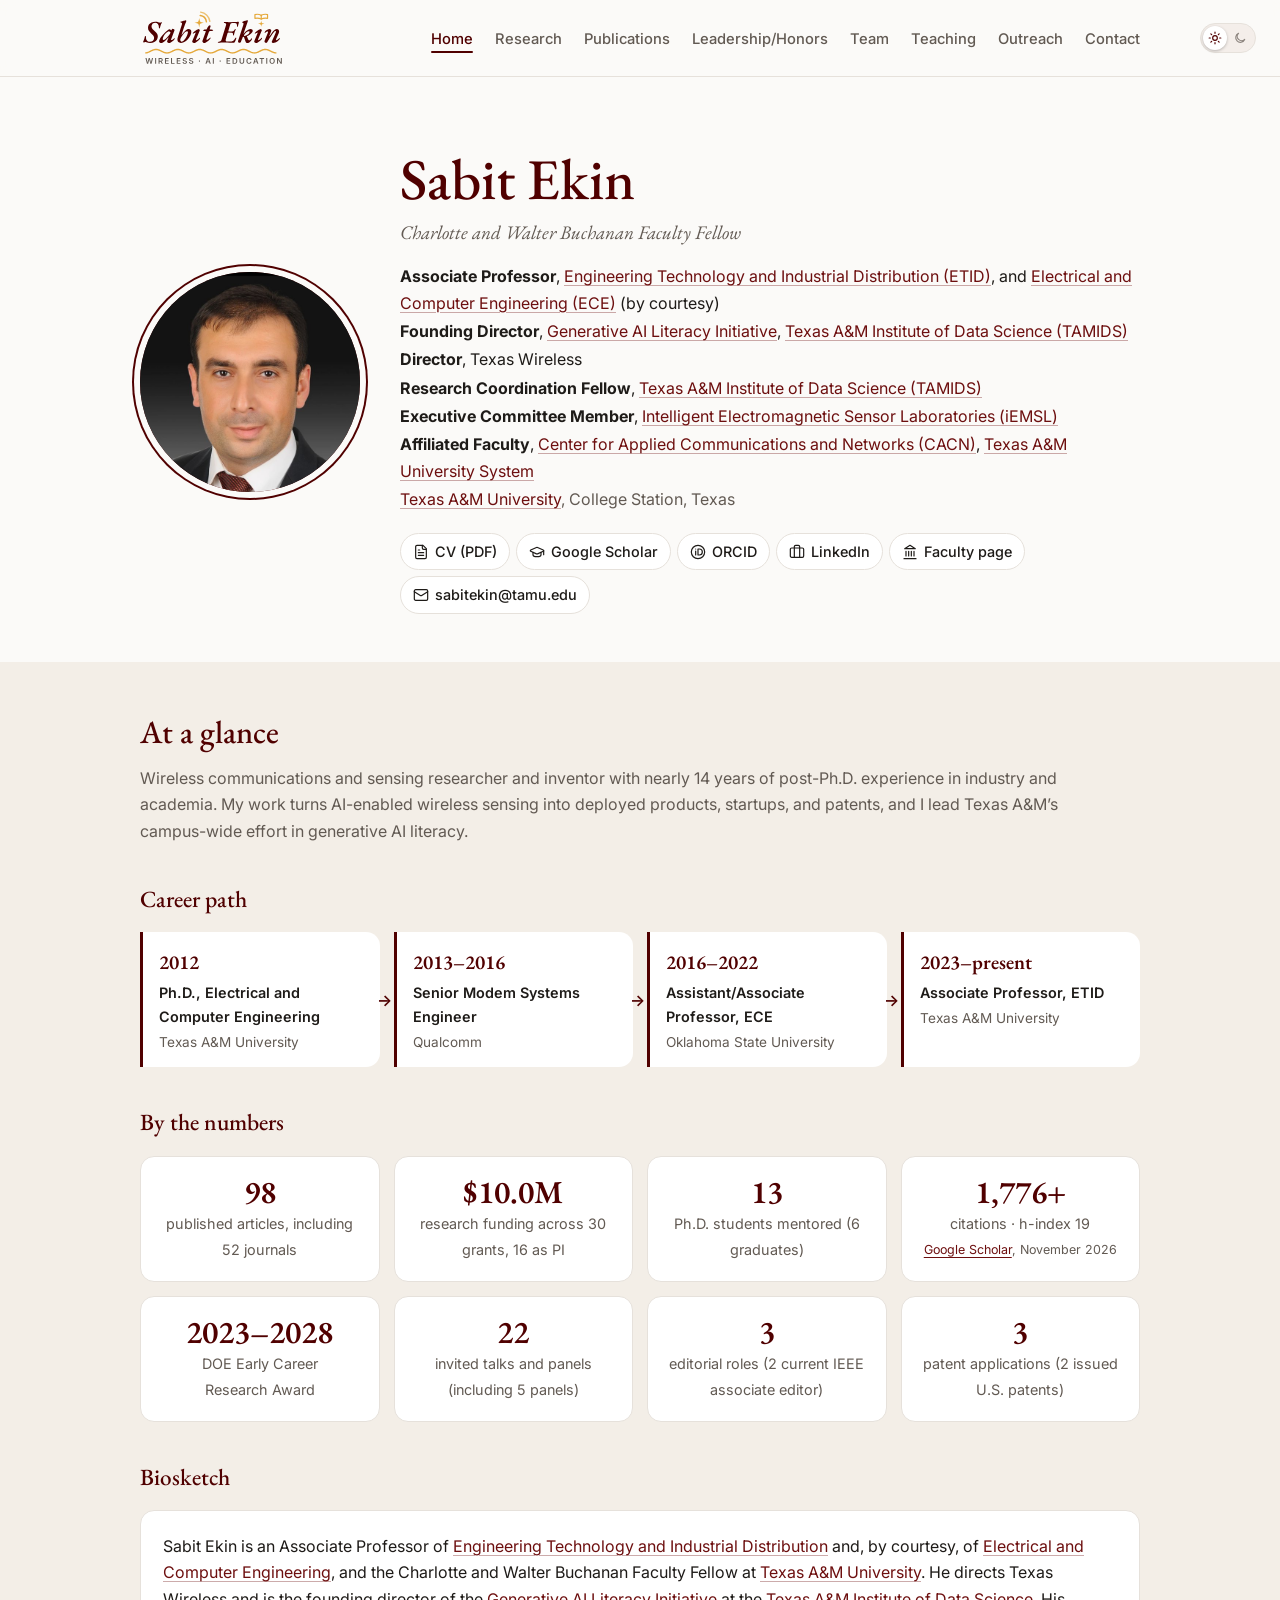
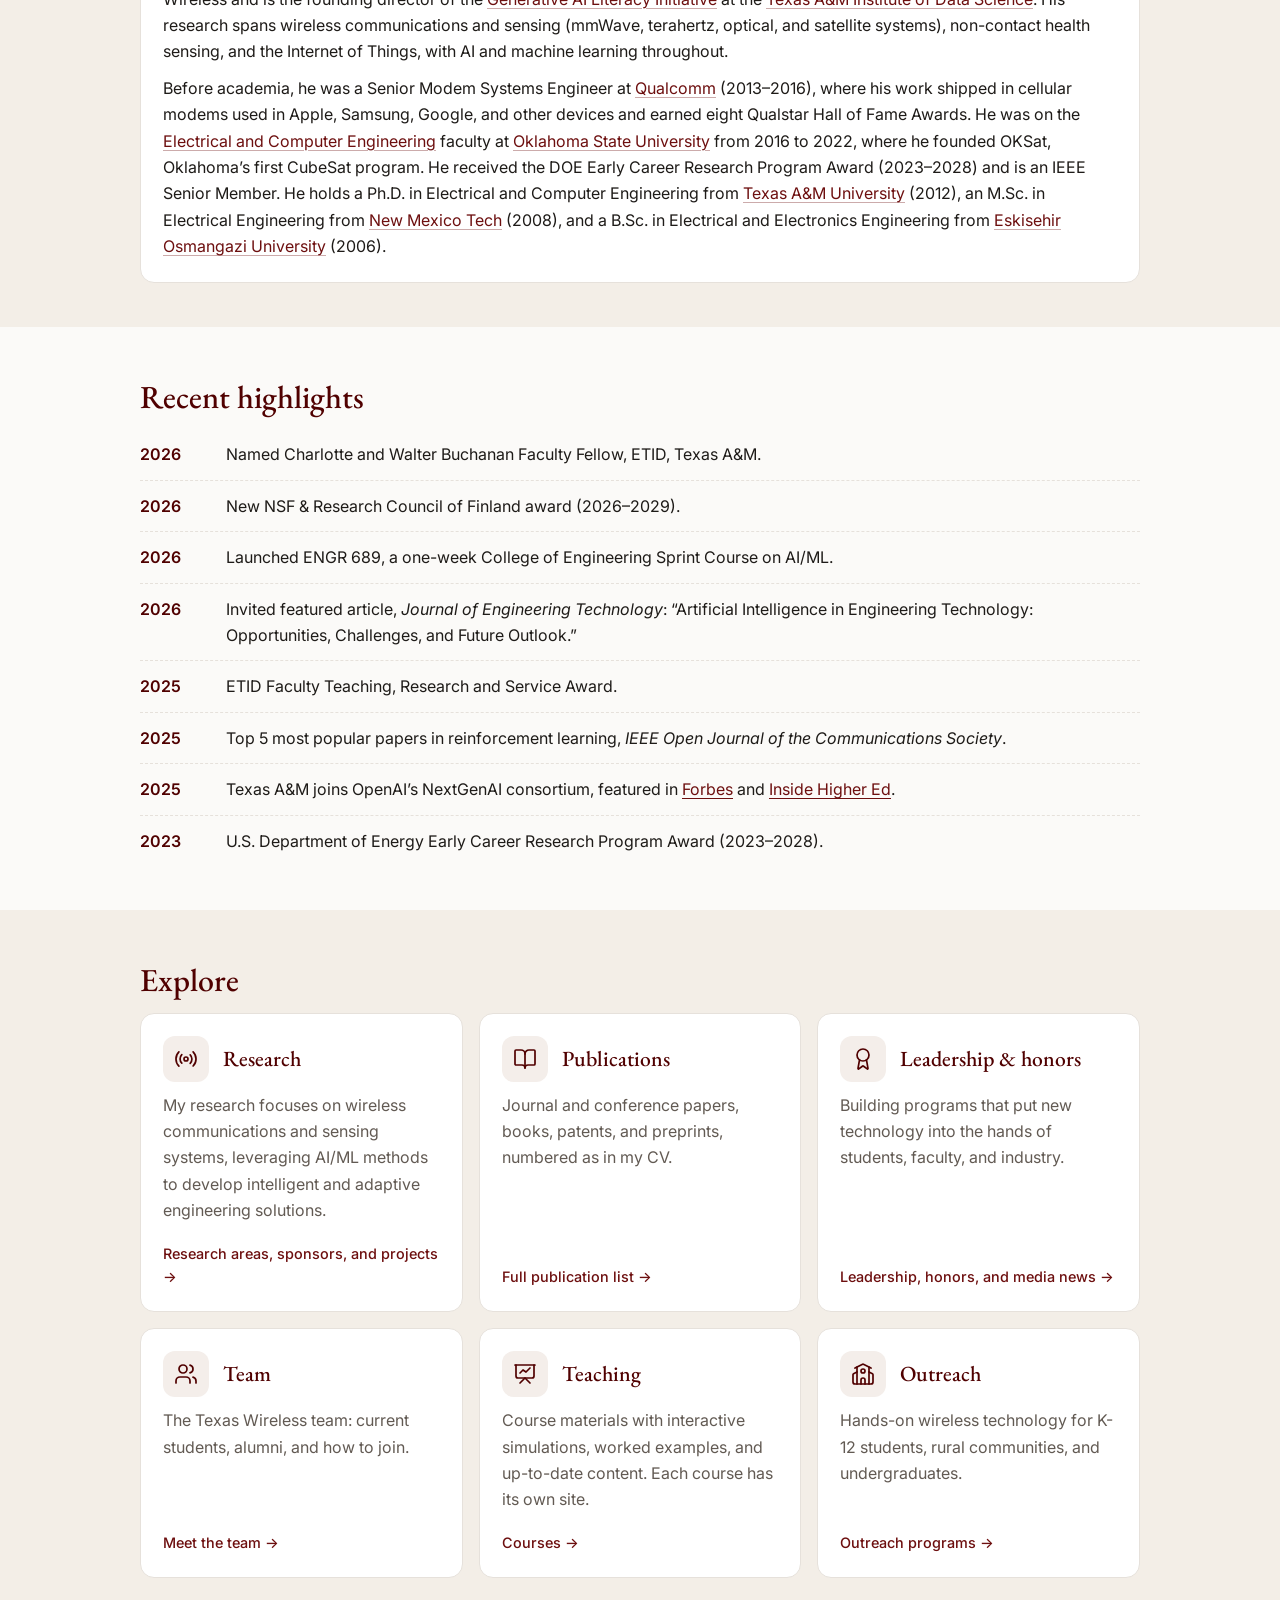
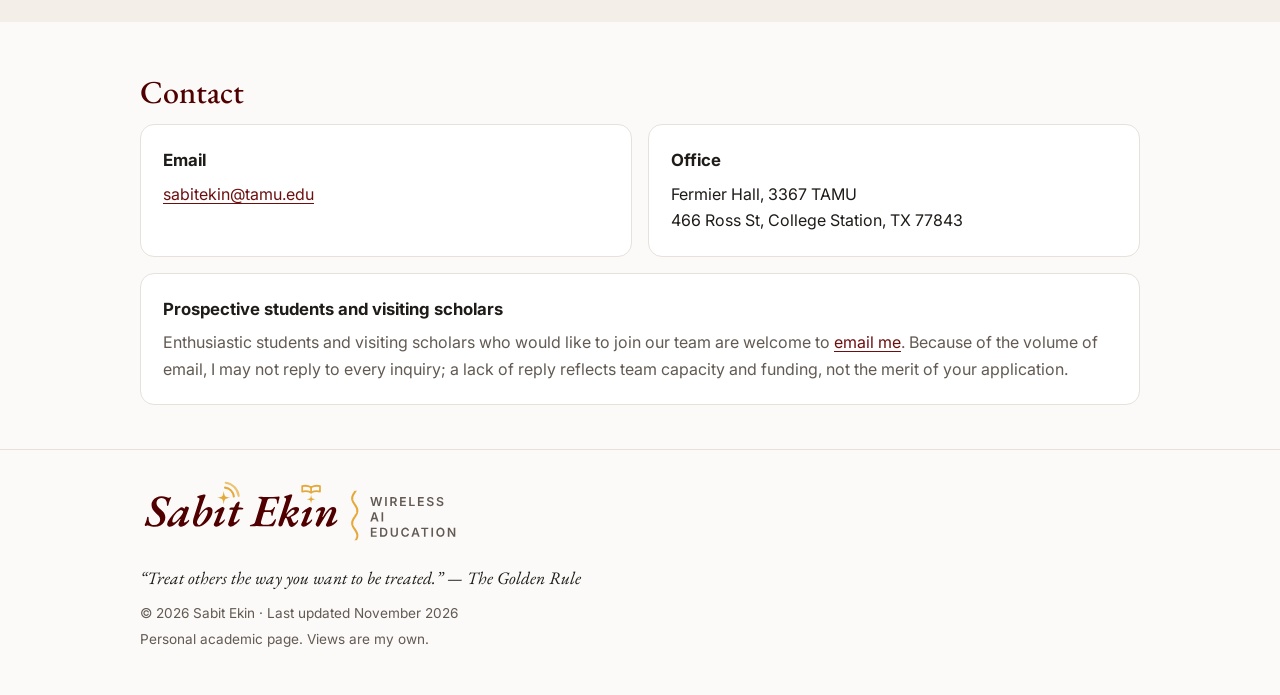
==== commit 89c354d1: "Citations: weekly update from Google Scholar (site and CV)" ====
--- a/index.html
+++ b/index.html
@@ -97,7 +97,7 @@
         <div class="stat"><b>103</b><span>published articles, including 52 journals</span></div>
         <div class="stat"><b>$10.9M</b><span>research funding across 30 grants, 16 as PI</span></div>
         <div class="stat"><b>15</b><span>Ph.D. students mentored (6 graduates)</span></div>
-        <div class="stat"><b>2,160+</b><span>citations · h-index 19</span><small><a href="https://scholar.google.com/citations?user=cgJM6k0AAAAJ">Google Scholar</a>, November&nbsp;2026</small></div>
+        <div class="stat"><b>2,170+</b><span>citations · h-index 19</span><small><a href="https://scholar.google.com/citations?user=cgJM6k0AAAAJ">Google Scholar</a>, November&nbsp;2026</small></div>
         <div class="stat"><b>2023–2028</b><span>DOE Early Career<br>Research Award</span></div>
         <div class="stat"><b>30</b><span>invited talks and panels (including 5 panels)</span></div>
         <div class="stat"><b>5</b><span>editorial roles (2 current IEEE associate editor)</span></div>
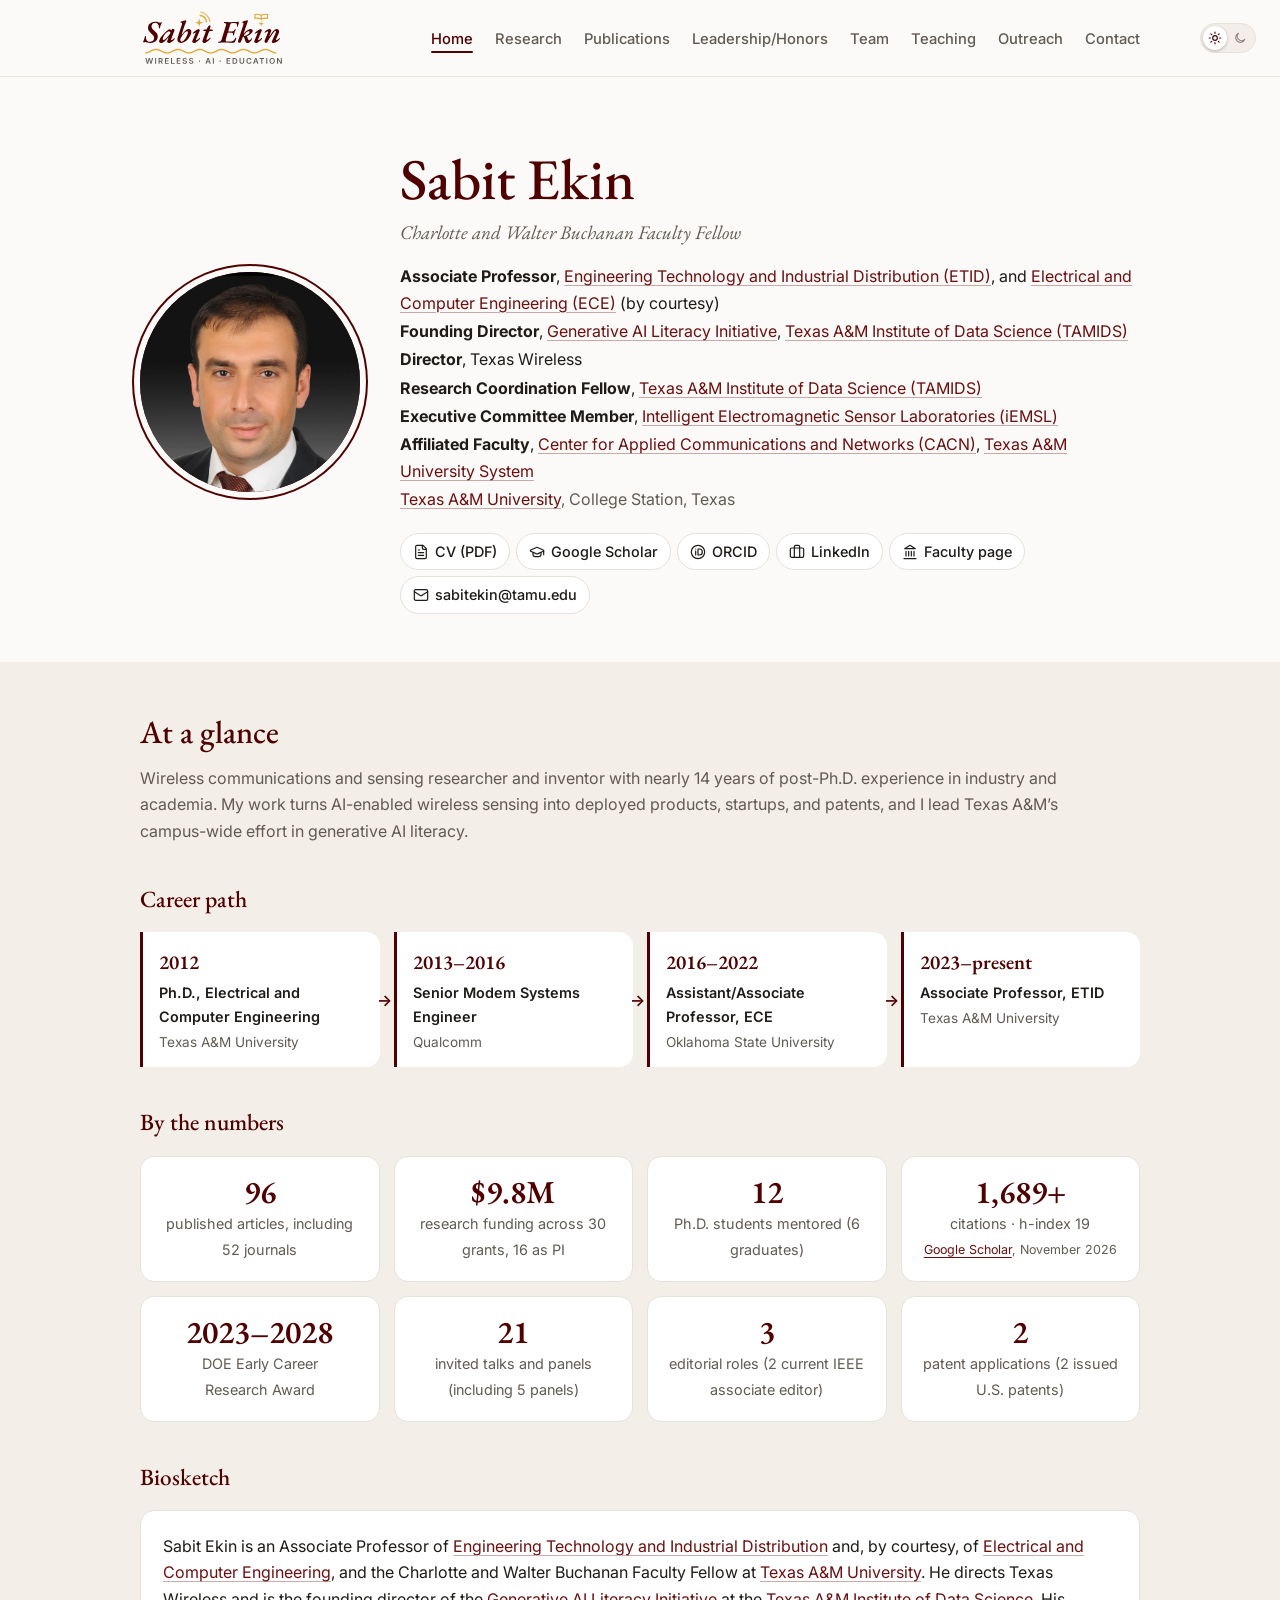
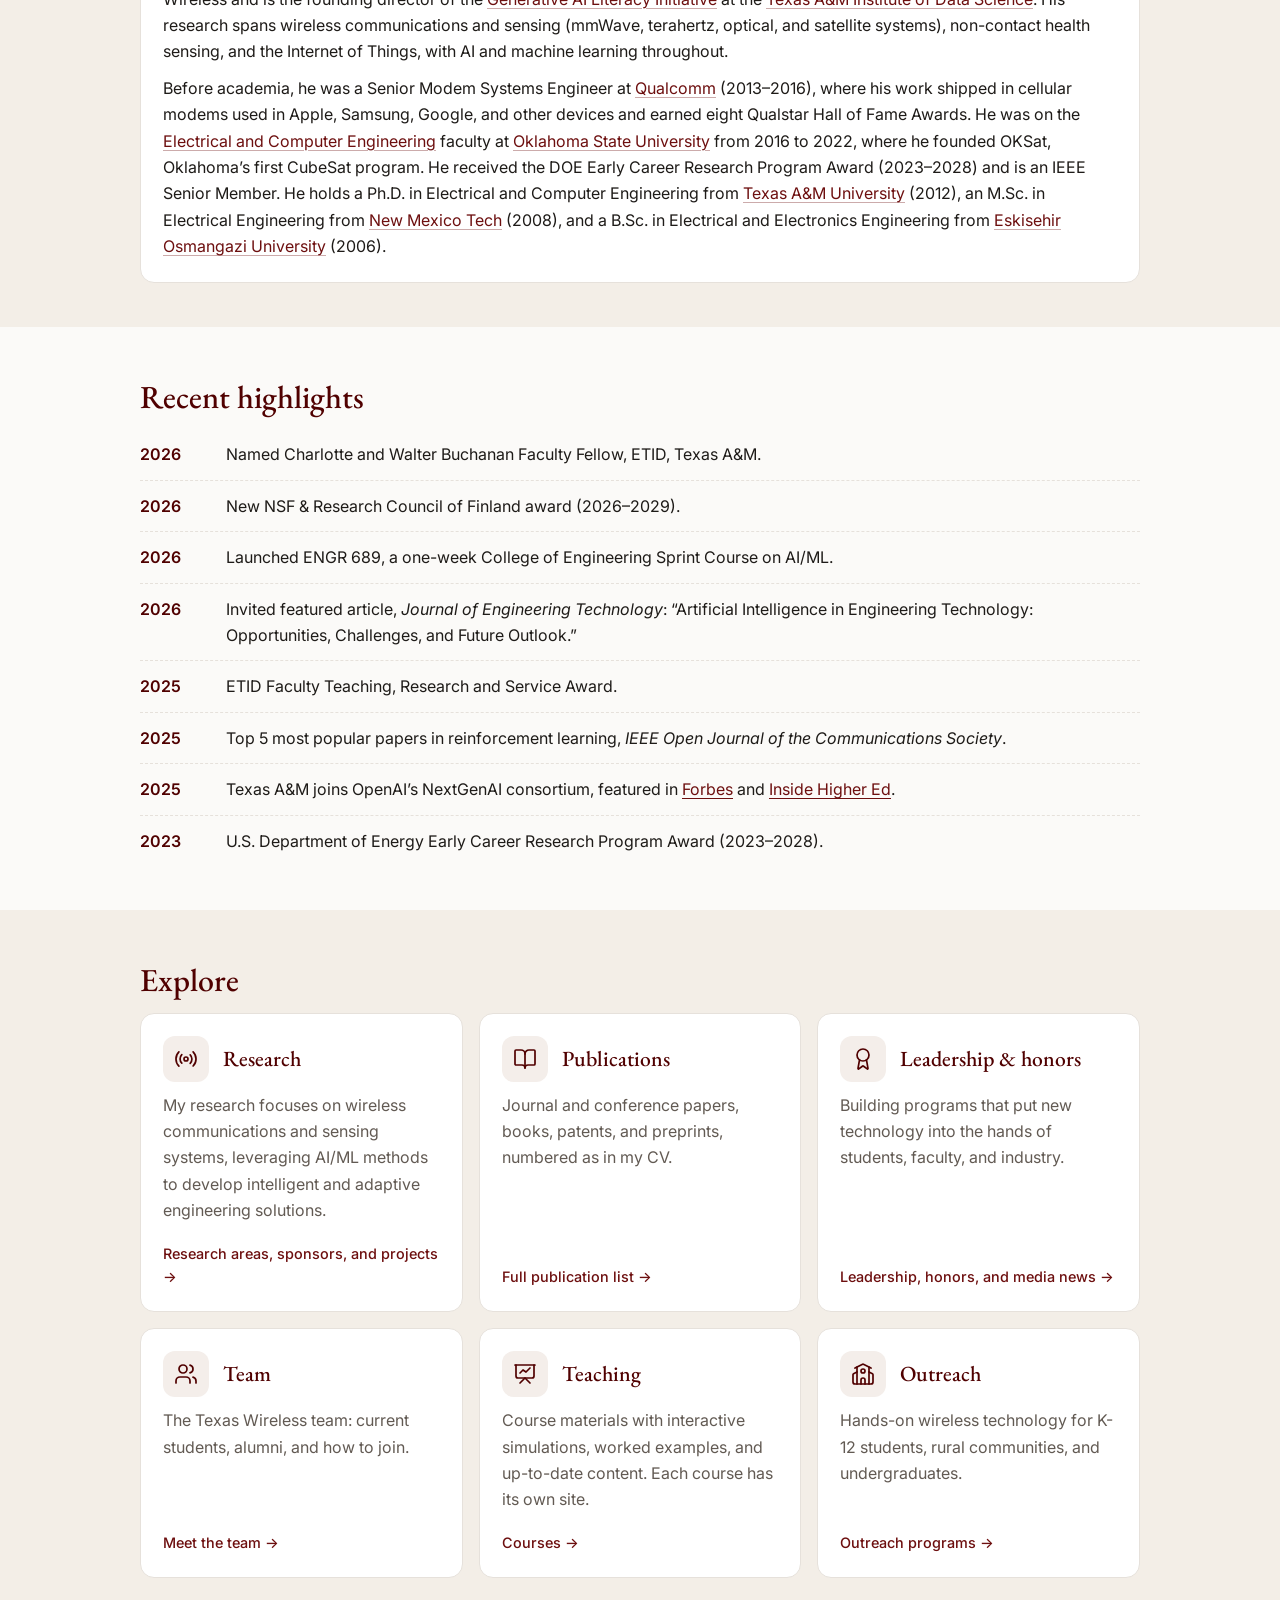
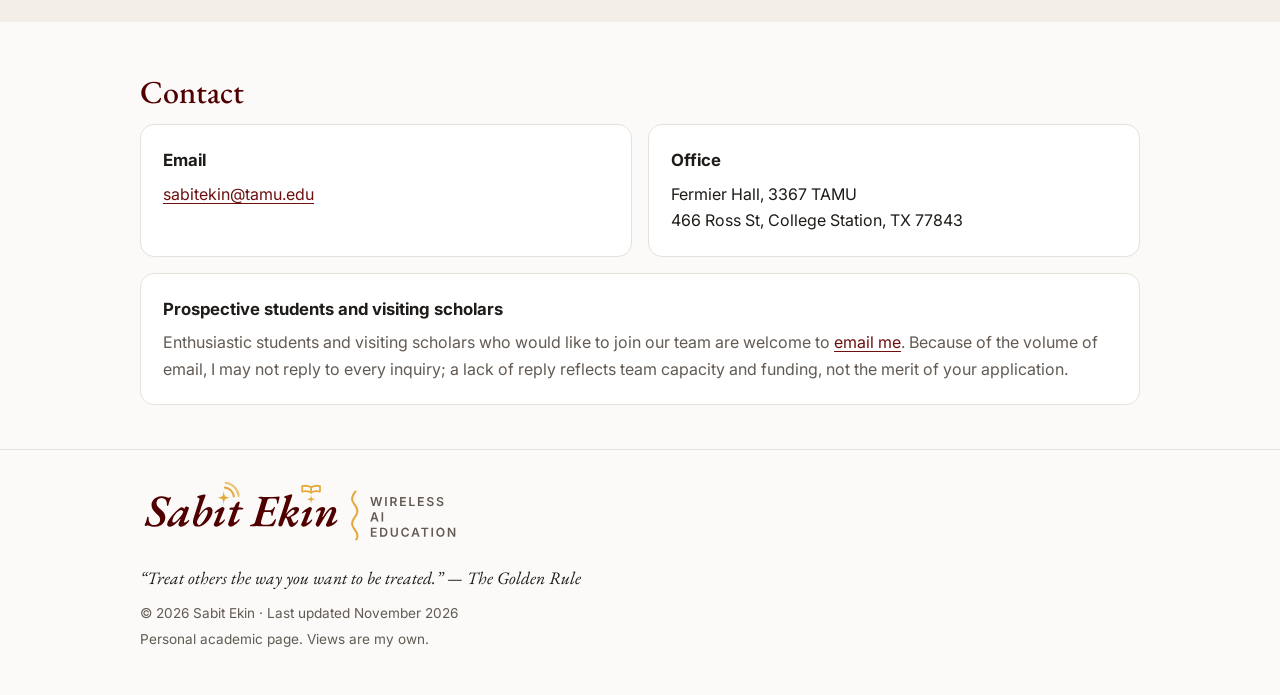
==== commit 7ae0578f: "CV: Rayan Mashat removed; Hieu Le's term ends Spring 2027 (expected); MSET labels on Team CV PDF reb" ====
--- a/index.html
+++ b/index.html
@@ -96,7 +96,7 @@
       <div class="stats">
         <div class="stat"><b>103</b><span>published articles, including 52 journals</span></div>
         <div class="stat"><b>$10.9M</b><span>research funding across 30 grants, 16 as PI</span></div>
-        <div class="stat"><b>15</b><span>Ph.D. students mentored (6 graduates)</span></div>
+        <div class="stat"><b>14</b><span>Ph.D. students mentored (6 graduates)</span></div>
         <div class="stat"><b>2,170+</b><span>citations · h-index 19</span><small><a href="https://scholar.google.com/citations?user=cgJM6k0AAAAJ">Google Scholar</a>, November&nbsp;2026</small></div>
         <div class="stat"><b>2023–2028</b><span>DOE Early Career<br>Research Award</span></div>
         <div class="stat"><b>30</b><span>invited talks and panels (including 5 panels)</span></div>
